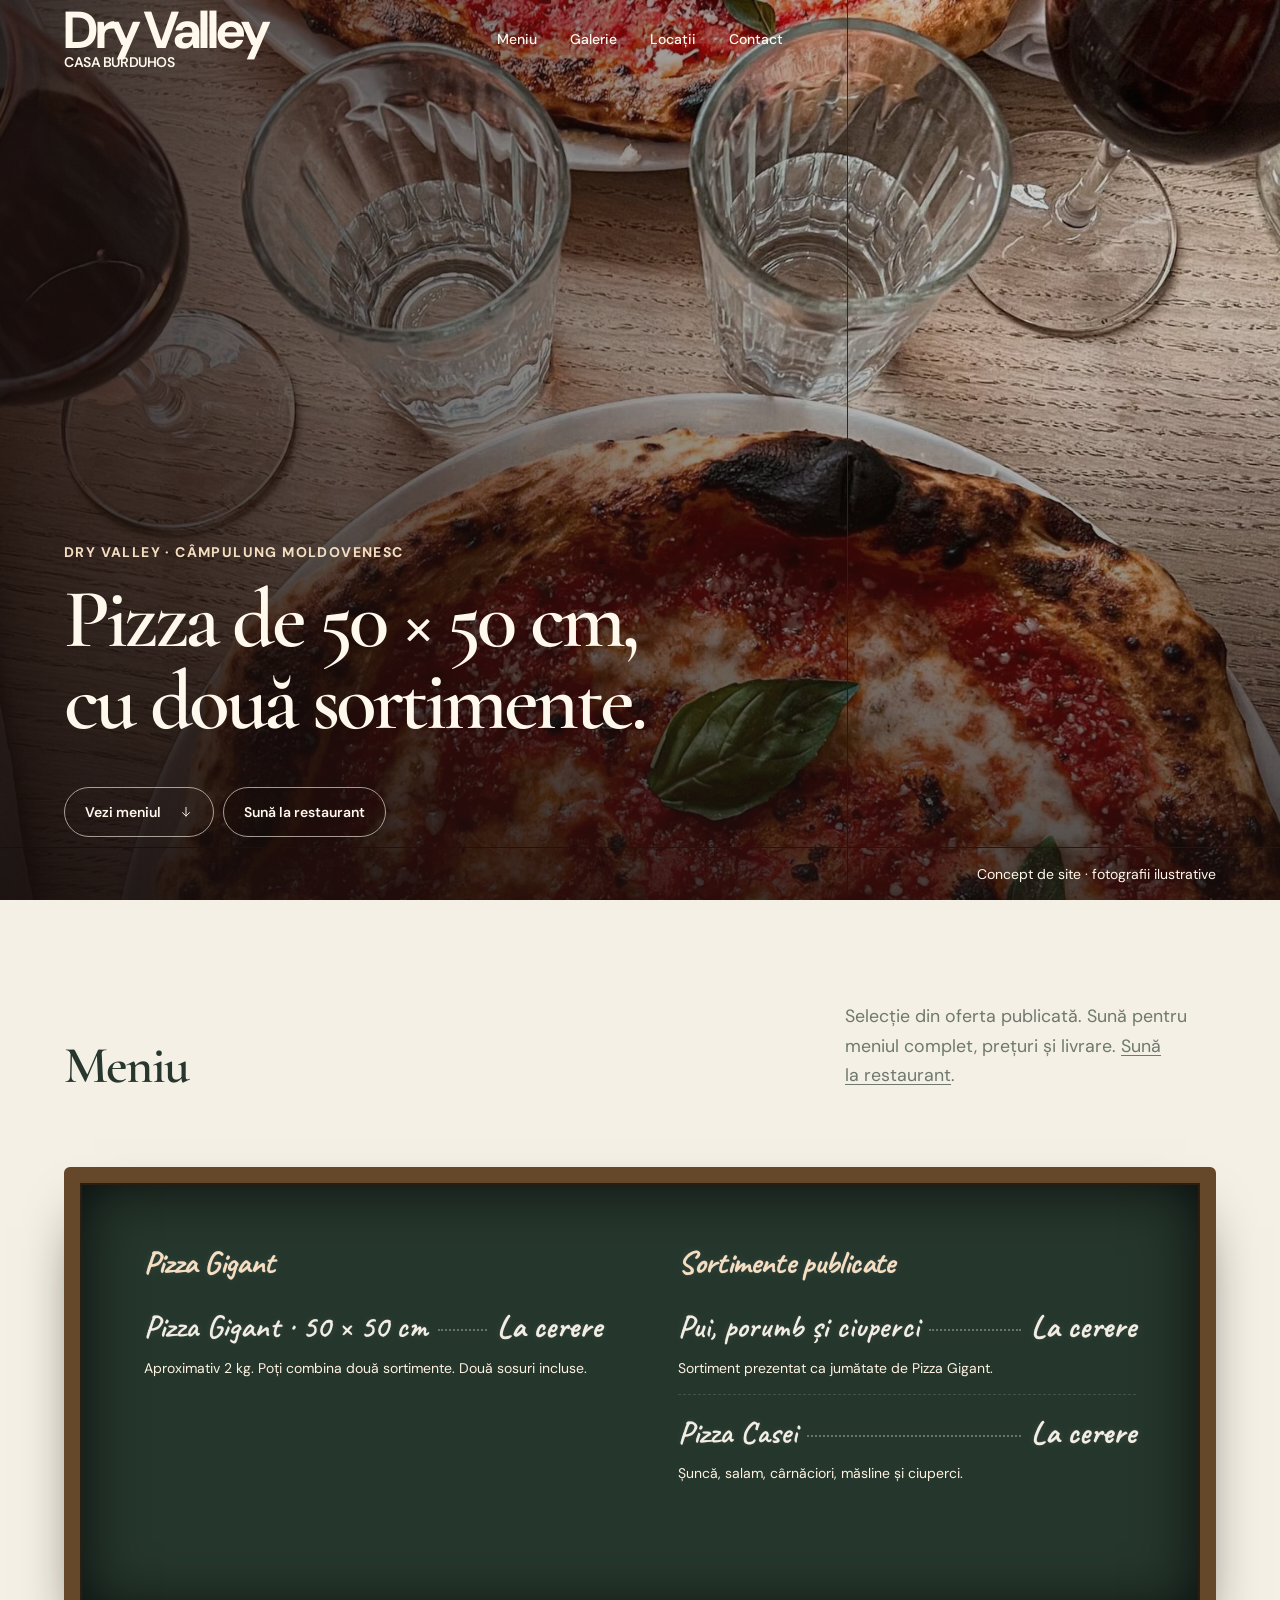
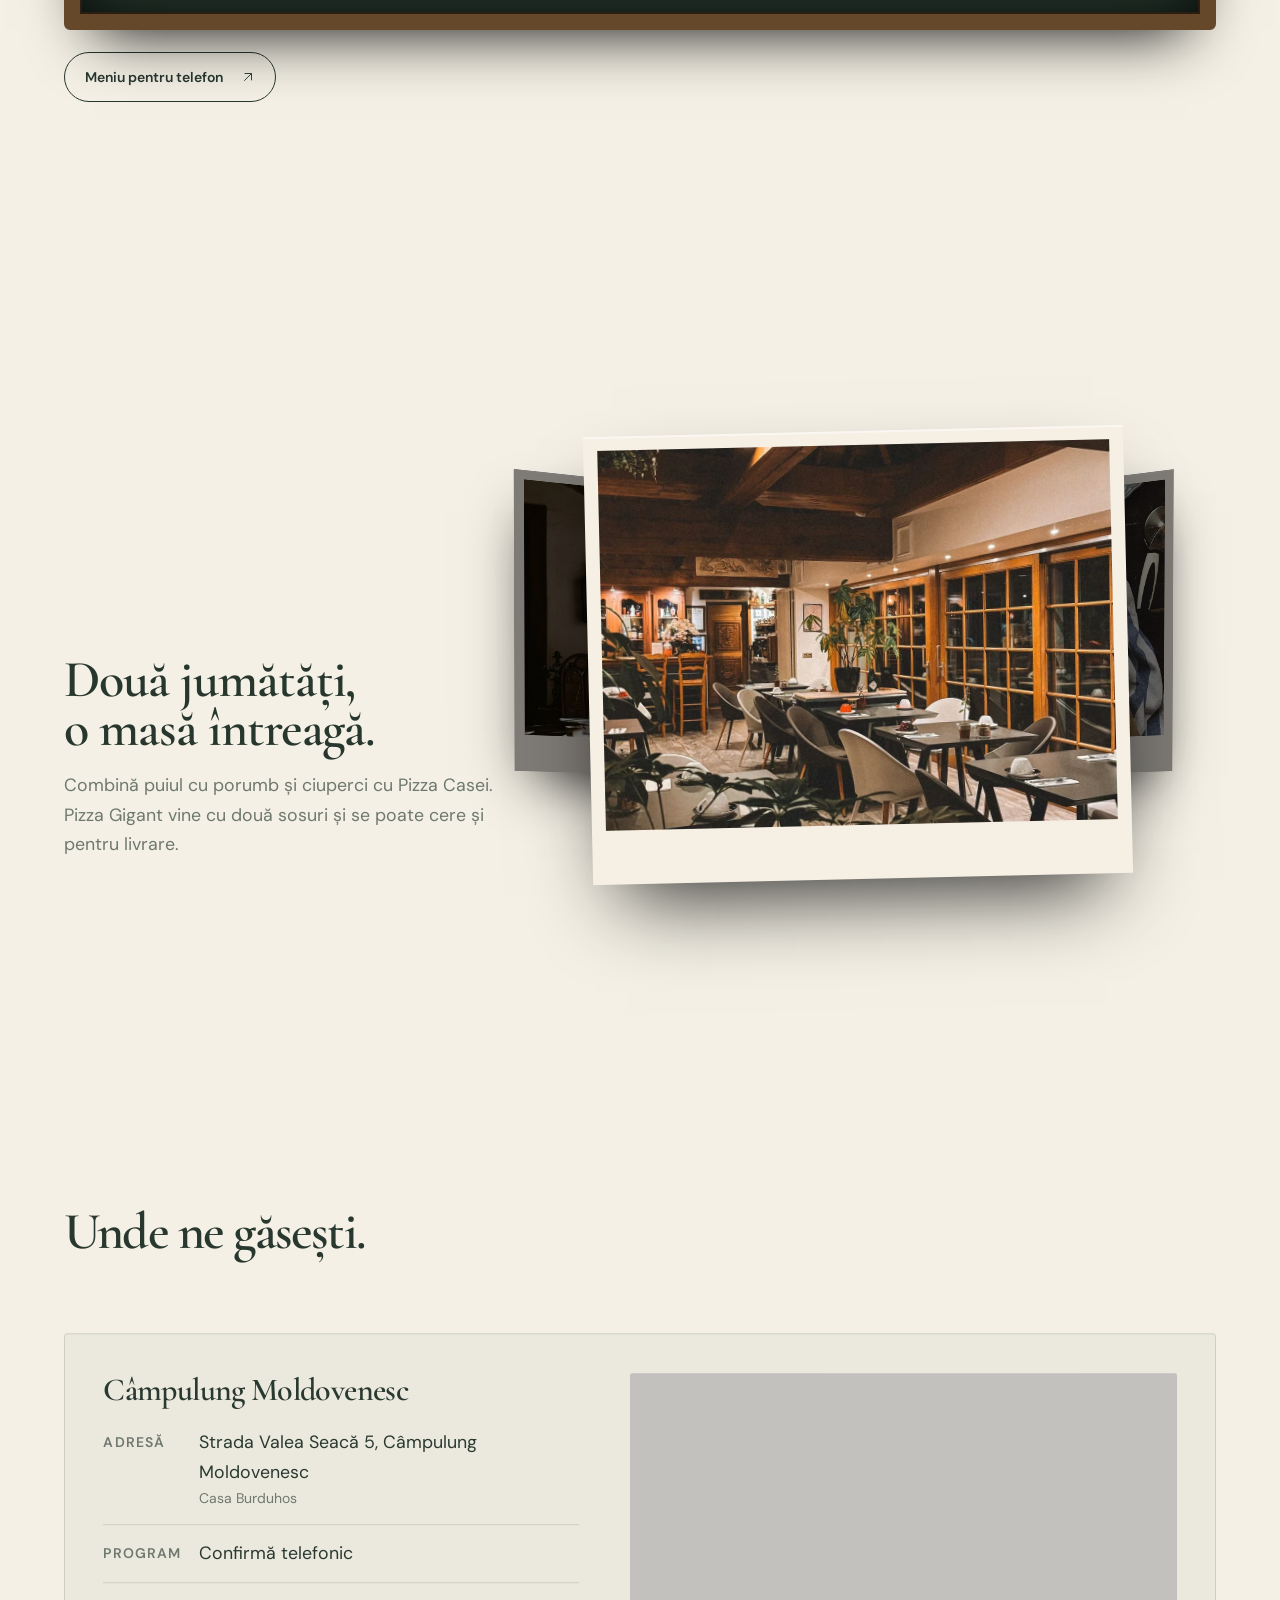
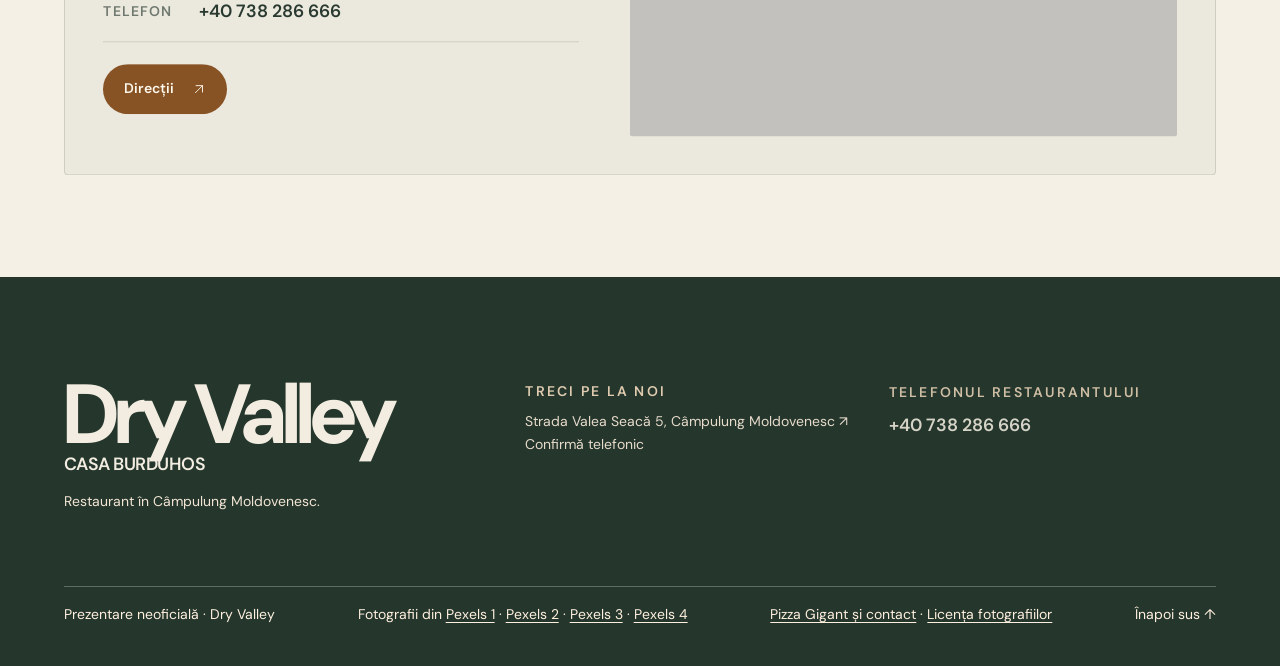
==== index.html @ c21f943d "Build restaurant preview from ordering template" ====
<!doctype html>
<html lang="ro">
<head>
  <meta charset="utf-8">
  <meta name="robots" content="noindex, nofollow">
  <script>document.documentElement.classList.add("js")</script>
  <meta name="viewport" content="width=device-width, initial-scale=1">
  <title>Dry Valley · Restaurant în Câmpulung Moldovenesc</title>
  <meta name="description" content="Dry Valley, restaurantul pensiunilor Casa Burduhos. Pizza Gigant cu două sortimente, pe Strada Valea Seacă 5 din Câmpulung Moldovenesc.">
  <meta name="theme-color" content="#f4f0e5">
  <meta name="color-scheme" content="only light">
  <meta name="darkreader-lock">
  <meta property="og:type" content="website">
  <meta property="og:locale" content="ro_RO">
  <meta property="og:title" content="Dry Valley · Restaurant în Câmpulung Moldovenesc">
  <meta property="og:description" content="Dry Valley, restaurantul pensiunilor Casa Burduhos. Pizza Gigant cu două sortimente, pe Strada Valea Seacă 5 din Câmpulung Moldovenesc.">
  <meta property="og:image" content="https://cojocariuemilian73.github.io/dry-valley-campulung/assets/img/restaurant/share.jpg">
  <meta property="og:image:width" content="1200">
  <meta property="og:image:height" content="630">
  <meta property="og:image:alt" content="Două pizza pe o masă de restaurant · Imagine ilustrativă">
  <meta name="twitter:card" content="summary_large_image">
  <link rel="canonical" href="https://cojocariuemilian73.github.io/dry-valley-campulung/"><meta property="og:url" content="https://cojocariuemilian73.github.io/dry-valley-campulung/">
  <link rel="icon" href="assets/img/restaurant/favicon.png" type="image/png" sizes="64x64">
  <link rel="preload" as="image" imagesrcset="assets/img/restaurant/hero-mobil-480.avif 480w, assets/img/restaurant/hero-mobil.avif 780w" imagesizes="100vw" type="image/avif" media="(max-width: 640px)">
  <link rel="preload" as="image" imagesrcset="assets/img/restaurant/hero-480.avif 480w, assets/img/restaurant/hero-960.avif 960w, assets/img/restaurant/hero.avif 1800w" imagesizes="100vw" type="image/avif" media="(min-width: 641px)">
  <link rel="preload" href="assets/fonts/cormorant-ro.woff2" as="font" type="font/woff2" crossorigin>
  <link rel="stylesheet" href="assets/css/style.css?v=f88eb092">
  
  
  <link rel="stylesheet" href="assets/css/tema-site.css?v=0b9a8aa4">
  <script id="program-dorohoi" type="application/json">[]</script>
  <script defer src="assets/js/main.js?v=62276c31" data-motion="assets/js/motion.js?v=0e676cb0"></script>
</head>
<body id="sus">
  <a class="skip-link" href="#continut">Sari la conținut</a>
  <header class="site-header">
    <div class="header-inner">
      <a class="wordmark" href="#sus"><span>Dry Valley</span><small>CASA BURDUHOS</small></a>
      <button type="button" class="nav-toggle" aria-haspopup="dialog" aria-controls="navigatie-mobila" hidden>Meniu <span aria-hidden="true"></span></button>
      <nav class="desktop-nav" aria-label="Navigare principală"><a href="#meniu">Meniu</a><a href="#atelier">Galerie</a><a href="#locatii">Locații</a><a href="#contact">Contact</a></nav>
    </div>
  </header>
  <dialog class="mobile-nav" id="navigatie-mobila" aria-label="Navigare mobilă">
    <div class="mobile-nav-head">
      <span class="wordmark" aria-hidden="true"><span>Dry Valley</span><small>CASA BURDUHOS</small></span>
      <form method="dialog"><button class="close-button" aria-label="Închide meniul" autofocus>×</button></form>
    </div>
    <nav aria-label="Navigare principală"><a href="#meniu">Meniu</a><a href="#atelier">Galerie</a><a href="#locatii">Locații</a><a href="#contact">Contact</a></nav>
    <a class="button button-dark" href="https://www.google.com/maps/dir/?api=1&amp;destination=Strada%20Valea%20Seac%C4%83%205%2C%20C%C3%A2mpulung%20Moldovenesc">Cum ajungi <span aria-hidden="true">↗</span></a>
  </dialog>

  <main id="continut" tabindex="-1">
    <section class="hero" aria-labelledby="hero-title">
      <div class="hero-main">
        <div class="hero-media">
          <picture class="hero-photo">
            <source media="(max-width: 640px)" type="image/avif" srcset="assets/img/restaurant/hero-mobil-480.avif 480w, assets/img/restaurant/hero-mobil.avif 780w" sizes="100vw" width="780" height="1040">
            <source media="(max-width: 640px)" type="image/webp" srcset="assets/img/restaurant/hero-mobil-480.webp 480w, assets/img/restaurant/hero-mobil.webp 780w" sizes="100vw" width="780" height="1040">
            <source type="image/avif" srcset="assets/img/restaurant/hero-480.avif 480w, assets/img/restaurant/hero-960.avif 960w, assets/img/restaurant/hero.avif 1800w" sizes="100vw"><img src="assets/img/restaurant/hero.webp" srcset="assets/img/restaurant/hero-480.webp 480w, assets/img/restaurant/hero-960.webp 960w, assets/img/restaurant/hero.webp 1800w" sizes="100vw" width="1800" height="1080" alt="Imagine ilustrativă. Două pizza pe o masă de restaurant" fetchpriority="high">
          </picture>
        </div>
        <div class="hero-copy">
          <p class="preview-kicker">Dry Valley · Câmpulung Moldovenesc</p>
          <h1 id="hero-title" data-keys="">Pizza de 50 × 50 cm,<br> cu două sortimente.</h1>
          <div class="hero-actions">
            <a class="button button-ghost" href="#meniu">Vezi meniul <svg class="arrow-icon" viewBox="0 0 24 24" fill="none" stroke="currentColor" stroke-width="1.6" stroke-linecap="round" stroke-linejoin="round" aria-hidden="true"><path d="M12 4v15m-6-6 6 6 6-6"/></svg></a>
            <a class="button button-ghost" href="tel:+40738286666">Sună la restaurant</a>
          </div>
        </div>
        <p class="preview-mark">Concept de site · fotografii ilustrative</p>
      </div>
    </section>

    

    <section class="section menu-section" id="meniu" aria-labelledby="menu-title">
      <div class="shell">
        <div class="section-intro">
          <h2 id="menu-title">Meniu</h2>
          <p class="preview-menu-note">Selecție din oferta publicată. Sună pentru meniul complet, prețuri și livrare. <a href="tel:+40738286666">Sună la restaurant</a>.</p>
        </div>
        <div class="chalkboard"><svg class="doodle doodle-cup" viewBox="0 0 120 100"><path pathLength="1" d="M22 40c20 2 40 2 58 0 1 10 1 18-2 26-6 14-48 14-54 0-3-8-3-16-2-26Z"/><path pathLength="1" d="M80 46c16-2 16 20-2 18"/><path pathLength="1" d="M8 84c30 8 74 8 104-1"/><path pathLength="1" d="M42 30c-7-8 7-12 0-21M58 30c-7-8 7-12 0-21"/></svg><svg class="doodle doodle-lemon" viewBox="0 0 100 100"><path pathLength="1" d="M50 8a42 42 0 1 1-.1 0Z"/><path pathLength="1" d="M50 18a32 32 0 1 1-.1 0Z"/><path pathLength="1" d="M50 18v64M18 50h64M27 27l46 46M73 27 27 73"/></svg><div class="board-filters" role="group" aria-label="Filtrează meniul"></div><div class="board-cols"><section class="board-group" data-category="pizza-gigant"><h3>Pizza Gigant</h3><ul class="board-list"><li class="board-item" data-pid="pizza-gigant-50-50-cm" data-tags="" style="view-transition-name: produs-0"><div class="board-line"><span class="board-thumb" aria-hidden="true"><picture><source type="image/avif" srcset="assets/img/restaurant/pizza-480.avif 480w, assets/img/restaurant/pizza.avif 1024w" sizes="52px"><img src="assets/img/restaurant/pizza.webp" srcset="assets/img/restaurant/pizza-480.webp 480w, assets/img/restaurant/pizza.webp 1024w" sizes="52px" width="1024" height="760" alt="Imagine ilustrativă. Pizza servită pe o masă de lemn" loading="lazy" decoding="async"></picture></span><h4>Pizza Gigant · 50 × 50 cm</h4><span class="board-dots" aria-hidden="true"></span><span class="board-price">La cerere</span></div><p>Aproximativ 2 kg. Poți combina două sortimente. Două sosuri incluse.</p></li></ul></section><section class="board-group" data-category="sortimente"><h3>Sortimente publicate</h3><ul class="board-list"><li class="board-item" data-pid="pui-porumb-si-ciuperci" data-tags="" style="view-transition-name: produs-1"><div class="board-line"><h4>Pui, porumb și ciuperci</h4><span class="board-dots" aria-hidden="true"></span><span class="board-price">La cerere</span></div><p>Sortiment prezentat ca jumătate de Pizza Gigant.</p></li><li class="board-item" data-pid="pizza-casei" data-tags="" style="view-transition-name: produs-2"><div class="board-line"><h4>Pizza Casei</h4><span class="board-dots" aria-hidden="true"></span><span class="board-price">La cerere</span></div><p>Șuncă, salam, cârnăciori, măsline și ciuperci.</p></li></ul></section></div><p class="board-empty" hidden>Nimic pe filtrul ăsta. Încearcă altul.</p><p class="sr-only" role="status" aria-live="polite" data-board-status></p></div>
        <p class="preview-qr-link"><a class="button button-outline" href="meniu.html">Meniu pentru telefon <svg class="arrow-icon" viewBox="0 0 24 24" fill="none" stroke="currentColor" stroke-width="1.6" stroke-linecap="round" stroke-linejoin="round" aria-hidden="true"><path d="M6 18 18 6M7 6h11v11"/></svg></a></p>
      </div>
    </section>


    <section class="section wood" id="atelier" aria-labelledby="wood-title">
      <div class="wood-pin">
        <div class="wood-window" aria-hidden="true"><div class="ww-photos"><div class="ww-frame" style="--i:0;--w:1024;--h:760;--rot:-2.2deg;--dx:0px;--dy:0px"><div class="ww-photo"><picture><source type="image/avif" srcset="assets/img/restaurant/table-480.avif 480w, assets/img/restaurant/table.avif 1024w" sizes="(min-width: 900px) 800px, 90vw"><img src="assets/img/restaurant/table.webp" srcset="assets/img/restaurant/table-480.webp 480w, assets/img/restaurant/table.webp 1024w" sizes="(min-width: 900px) 800px, 90vw" width="1024" height="760" alt="Imagine ilustrativă. Interior rustic de restaurant, fotografie ilustrativă" loading="lazy" decoding="async"></picture></div><p class="ww-cap"></p></div><div class="ww-frame" style="--i:1;--w:1024;--h:760;--rot:1.8deg;--dx:26px;--dy:-14px"><div class="ww-photo"><picture><source type="image/avif" srcset="assets/img/restaurant/pizza-480.avif 480w, assets/img/restaurant/pizza.avif 1024w" sizes="(min-width: 900px) 800px, 90vw"><img src="assets/img/restaurant/pizza.webp" srcset="assets/img/restaurant/pizza-480.webp 480w, assets/img/restaurant/pizza.webp 1024w" sizes="(min-width: 900px) 800px, 90vw" width="1024" height="760" alt="Imagine ilustrativă. Pizza servită pe o masă de lemn" loading="lazy" decoding="async"></picture></div><p class="ww-cap"></p></div><div class="ww-frame" style="--i:2;--w:1024;--h:760;--rot:-1.2deg;--dx:-22px;--dy:12px"><div class="ww-photo"><picture><source type="image/avif" srcset="assets/img/restaurant/detail-480.avif 480w, assets/img/restaurant/detail.avif 1024w" sizes="(min-width: 900px) 800px, 90vw"><img src="assets/img/restaurant/detail.webp" srcset="assets/img/restaurant/detail-480.webp 480w, assets/img/restaurant/detail.webp 1024w" sizes="(min-width: 900px) 800px, 90vw" width="1024" height="760" alt="Imagine ilustrativă. Sală de restaurant cu fereastră arcuită, fotografie ilustrativă" loading="lazy" decoding="async"></picture></div><p class="ww-cap"></p></div></div><div class="ww-shade"></div><div class="ww-copy"><p class="ww-title">Două jumătăți,<br> o masă întreagă.</p><p class="ww-text">Combină puiul cu porumb și ciuperci cu Pizza Casei. Pizza Gigant vine cu două sosuri și se poate cere și pentru livrare.</p></div></div>
        <div class="shell wood-layout">
          <div class="wood-head">
            <h2 id="wood-title">Două jumătăți,<br> o masă întreagă.</h2>
            <p>Combină puiul cu porumb și ciuperci cu Pizza Casei. Pizza Gigant vine cu două sosuri și se poate cere și pentru livrare.</p>
          </div>
          <div class="wood-rail" role="region" aria-label="Galerie de imagini ilustrative, derulează spre dreapta" tabindex="0">
            <ul class="wood-strip"><li class="wood-figure is-wide w0"><div class="image-frame"><picture><source type="image/avif" srcset="assets/img/restaurant/table-480.avif 480w, assets/img/restaurant/table.avif 1024w" sizes="(min-width: 900px) 46vh, 78vw"><img src="assets/img/restaurant/table.webp" srcset="assets/img/restaurant/table-480.webp 480w, assets/img/restaurant/table.webp 1024w" sizes="(min-width: 900px) 46vh, 78vw" width="1024" height="760" alt="Imagine ilustrativă. Interior rustic de restaurant, fotografie ilustrativă" loading="lazy" decoding="async"></picture></div></li><li class="wood-figure is-wide w1"><div class="image-frame"><picture><source type="image/avif" srcset="assets/img/restaurant/pizza-480.avif 480w, assets/img/restaurant/pizza.avif 1024w" sizes="(min-width: 900px) 46vh, 78vw"><img src="assets/img/restaurant/pizza.webp" srcset="assets/img/restaurant/pizza-480.webp 480w, assets/img/restaurant/pizza.webp 1024w" sizes="(min-width: 900px) 46vh, 78vw" width="1024" height="760" alt="Imagine ilustrativă. Pizza servită pe o masă de lemn" loading="lazy" decoding="async"></picture></div></li><li class="wood-figure is-wide w2"><div class="image-frame"><picture><source type="image/avif" srcset="assets/img/restaurant/detail-480.avif 480w, assets/img/restaurant/detail.avif 1024w" sizes="(min-width: 900px) 46vh, 78vw"><img src="assets/img/restaurant/detail.webp" srcset="assets/img/restaurant/detail-480.webp 480w, assets/img/restaurant/detail.webp 1024w" sizes="(min-width: 900px) 46vh, 78vw" width="1024" height="760" alt="Imagine ilustrativă. Sală de restaurant cu fereastră arcuită, fotografie ilustrativă" loading="lazy" decoding="async"></picture></div></li></ul>
          </div>
        </div>
      </div>
    </section>

    <section class="section locations" id="locatii" aria-labelledby="locations-title">
      <div class="shell">
        <div class="section-intro">
          <h2 id="locations-title">Unde ne găsești.</h2>
        </div>
        <div class="locations-grid"><article class="location-card" aria-labelledby="loc-campulungsmoldovenesc-1"><h3 id="loc-campulungsmoldovenesc-1">Câmpulung Moldovenesc</h3><dl class="location-facts"><div><dt>Adresă</dt><dd>Strada Valea Seacă 5, Câmpulung Moldovenesc<span>Casa Burduhos</span></dd></div><div><dt>Program</dt><dd>Confirmă telefonic</dd></div><div><dt>Telefon</dt><dd><a class="location-phone" href="tel:+40738286666">+40 738 286 666</a><span class="chips"></span></dd></div></dl><a class="button button-dark" href="https://www.google.com/maps/dir/?api=1&amp;destination=Strada%20Valea%20Seac%C4%83%205%2C%20C%C3%A2mpulung%20Moldovenesc">Direcții <svg class="arrow-icon" viewBox="0 0 24 24" fill="none" stroke="currentColor" stroke-width="1.6" stroke-linecap="round" stroke-linejoin="round" aria-hidden="true"><path d="M6 18 18 6M7 6h11v11"/></svg></a><figure class="location-map" data-lenis-prevent><iframe src="https://www.google.com/maps?q=Strada%20Valea%20Seac%C4%83%205%2C%20C%C3%A2mpulung%20Moldovenesc&amp;z=16&amp;output=embed&amp;hl=ro" title="Hartă: Dry Valley Câmpulung Moldovenesc, Strada Valea Seacă 5" loading="lazy" referrerpolicy="strict-origin-when-cross-origin" allowfullscreen></iframe></figure></article></div>
      </div>
    </section>
  </main>

  <footer class="site-footer" id="contact">
    <div class="shell">
      <div class="footer-grid">
        <div class="footer-brand">
          <a class="wordmark" href="#sus"><span>Dry Valley</span><small>CASA BURDUHOS</small></a>
          <p>Restaurant în Câmpulung Moldovenesc.</p>
          
        </div>
        <div>
          <h2 class="eyebrow">Treci pe la noi</h2>
          <address><a href="https://www.google.com/maps/dir/?api=1&amp;destination=Strada%20Valea%20Seac%C4%83%205%2C%20C%C3%A2mpulung%20Moldovenesc">Strada Valea Seacă 5, Câmpulung Moldovenesc <span aria-hidden="true">↗</span></a></address>
          <p>Confirmă telefonic</p>
        </div>
        <div>
          <h2 class="eyebrow">Telefonul restaurantului</h2>
          <a class="footer-phone" href="tel:+40738286666">+40 738 286 666</a>
          <ul class="contact-links"></ul>
        </div>
      </div>
      <div class="footer-base"><p>Prezentare neoficială · Dry Valley</p><p class="photo-credits">Fotografii din <a href="https://www.pexels.com/photo/12228097/">Pexels 1</a> · <a href="https://www.pexels.com/photo/30457533/">Pexels 2</a> · <a href="https://www.pexels.com/photo/10313199/">Pexels 3</a> · <a href="https://www.pexels.com/photo/16131605/">Pexels 4</a></p><p class="preview-source"><a href="https://www.restaurants10.com/RO/C%C3%A2mpulung-Moldovenesc/107871751480113/Dry-Valley-Casa-Burduhos">Pizza Gigant și contact</a> · <a href="https://www.pexels.com/license/">Licența fotografiilor</a></p><a href="#sus">Înapoi sus <span aria-hidden="true">↑</span></a></div>
    </div>
  </footer>

  <div class="mobile-actions" aria-label="Acțiuni rapide">
    <a href="tel:+40738286666">Sună</a>
    <a href="https://www.google.com/maps/dir/?api=1&amp;destination=Strada%20Valea%20Seac%C4%83%205%2C%20C%C3%A2mpulung%20Moldovenesc">Direcții <span aria-hidden="true">↗</span></a>
  </div>

  
  
  
</body>
</html>
---- assets/css/style.css ----
@font-face {
  font-family: "Cormorant Garamond";
  src: url("../fonts/cormorant-ro.woff2") format("woff2");
  font-style: normal;
  font-weight: 500 700;
  font-display: swap;
}
@font-face {
  font-family: "Caveat";
  src: url("../fonts/caveat-latin-ext.woff2") format("woff2");
  font-weight: 500 700;
  font-display: swap;
  unicode-range: U+0100-02BA, U+02BD-02C5, U+02C7-02CC, U+02CE-02D7, U+02DD-02FF, U+0304, U+0308, U+0329, U+1D00-1DBF, U+1E00-1E9F, U+1EF2-1EFF, U+2020, U+20A0-20AB, U+20AD-20C4, U+2113, U+2C60-2C7F, U+A720-A7FF;
}
@font-face {
  font-family: "Caveat";
  src: url("../fonts/caveat-latin.woff2") format("woff2");
  font-weight: 500 700;
  font-display: swap;
  unicode-range: U+0000-00FF, U+0131, U+0152-0153, U+02BB-02BC, U+02C6, U+02DA, U+02DC, U+0304, U+0308, U+0329, U+2000-206F, U+20AC, U+2122, U+2191, U+2193, U+2212, U+2215, U+FEFF, U+FFFD;
}
@font-face {
  font-family: "DM Sans";
  src: url("../fonts/dm-sans-ro.woff2") format("woff2");
  font-style: normal;
  font-weight: 400 700;
  font-display: swap;
}

/* Un singur maro pentru tot site-ul, crem pentru text și un accent de lemn.
   --paper = fundalul, --ink = textul. Tema e închisă de la bază, așa că browserele nu o mai întunecă forțat. */
:root {
  /* Scala de text: 7 trepte, nimic sub 14px. */
  --fs-xs: .875rem;                                  /* 14px: etichete, note */
  --fs-sm: clamp(1rem, .95rem + .2vw, 1.125rem);     /* 16-18px: text */
  --fs-md: 1.25rem;                                  /* 20px: introduceri, prețuri mici */
  --fs-lg: clamp(1.5rem, 1.2rem + 1vw, 2rem);        /* 24-32px: titluri de card */
  --fs-xl: clamp(2.25rem, 1.6rem + 2.4vw, 3.25rem);  /* 36-52px: titluri de secțiune */
  --fs-2xl: clamp(2.75rem, 1.4rem + 4.8vw, 5.75rem); /* 44-92px: titlul mare */
  --fs-3xl: clamp(4.5rem, 2rem + 8vw, 9rem);         /* decor */
  color-scheme: dark;
  --paper: #1f1612;
  --ink: #f5eee4;
  --accent: #c08a5e;
  --accent-text: #d9b08a;
  --oak: #d9b08a;
  --muted: color-mix(in oklab, var(--ink) 62%, var(--paper));
  --line: color-mix(in oklab, var(--ink) 14%, transparent);
  --cream: #f5eee4;
  --espresso: #1f1612;
  --serif: "Cormorant Garamond", Georgia, serif;
  --sans: "DM Sans", Arial, sans-serif;
  --edge: clamp(20px, 5vw, 88px);
  --section: clamp(72px, 8vw, 128px);
  --header-height: 65px;
  --radius: 2px;
  --ease-out: cubic-bezier(.23, 1, .32, 1);
}

*, *::before, *::after { box-sizing: border-box; }
html { scroll-behavior: smooth; }
body { margin: 0; background: var(--paper); color: var(--ink); font: 400 var(--fs-sm)/1.65 var(--sans); -webkit-font-smoothing: antialiased; }
body:has(> dialog[open]) { overflow: hidden; }
[hidden] { display: none !important; }
h1, h2, h3, h4, p, figure, blockquote { margin: 0; }
h1, h2, h3 { font-family: var(--serif); font-weight: 600; text-wrap: balance; }
h2 { font-size: var(--fs-xl); line-height: .95; letter-spacing: -.035em; }
h3 { font-size: var(--fs-lg); line-height: 1.05; letter-spacing: -.02em; }
p { text-wrap: pretty; }
a { color: inherit; text-decoration: none; }
button { font: inherit; color: inherit; cursor: pointer; }
address { font-style: normal; }
img { display: block; max-width: 100%; }
ul { margin: 0; padding: 0; list-style: none; }
main [id], footer[id] { scroll-margin-top: calc(var(--header-height) + 20px); }
:focus-visible { outline: 2px solid currentColor; outline-offset: 4px; }
::selection { background: var(--accent); color: var(--paper); }
.arrow-icon { display: inline-block; width: 1em; height: 1em; flex: none; vertical-align: -.13em; }
.nowrap { white-space: nowrap; }

.shell { width: min(100% - var(--edge) * 2, 1360px); margin-inline: auto; }
.section { padding-block: var(--section); }
.eyebrow { display: flex; align-items: baseline; gap: 14px; margin-bottom: clamp(18px, 2.4vw, 30px); color: var(--muted); font: 600 var(--fs-xs)/1.3 var(--sans); letter-spacing: .16em; text-transform: uppercase; }
.eyebrow span { color: var(--accent-text); font-variant-numeric: tabular-nums; }
.section-intro { display: grid; gap: 22px; margin-bottom: clamp(44px, 6vw, 96px); }
.section-intro .eyebrow { margin-bottom: 0; }
.section-intro > p:not(.eyebrow) { max-width: 44ch; color: var(--muted); }
.skip-link { position: fixed; z-index: 10; top: 12px; left: 12px; padding: 10px 16px; background: var(--paper); transform: translateY(-160%); }
.skip-link:focus { transform: translateY(0); }
.text-link { display: inline-flex; align-items: center; gap: 10px; width: fit-content; padding-bottom: 3px; font-size: var(--fs-xs); font-weight: 600; background: linear-gradient(currentColor, currentColor) 0 100% / 100% 1px no-repeat; transition: background-size .35s var(--ease-out); }
@media (hover: hover) { .text-link:hover { background-size: 30% 1px; } }

/* Antet */
.wordmark { display: inline-grid; width: max-content; justify-items: start; line-height: .84; }
.wordmark > span { font: 700 var(--fs-xl)/.78 var(--sans); letter-spacing: -.095em; margin-left: -.04em; }
.wordmark small { font: 600 var(--fs-xs)/1.05 var(--sans); letter-spacing: -.03em; margin-top: 5px; }
.site-header { position: fixed; inset: 0 0 auto; z-index: 60; color: var(--paper); background: transparent; transition: background-color .3s var(--ease-out), color .3s var(--ease-out), box-shadow .3s var(--ease-out); }
.site-header.is-scrolled { color: var(--ink); background: color-mix(in oklab, var(--paper) 92%, transparent); -webkit-backdrop-filter: blur(12px); backdrop-filter: blur(12px); box-shadow: 0 1px var(--line); }
.header-inner { width: min(100% - var(--edge) * 2, 1360px); margin-inline: auto; min-height: var(--header-height); display: flex; align-items: center; justify-content: space-between; gap: 16px; }
.desktop-nav { display: flex; flex-wrap: wrap; justify-content: end; gap: 4px 12px; font-size: var(--fs-xs); }
.header-directions { display: none; }
.nav-toggle { display: flex; align-items: center; gap: 12px; background: transparent; border: 0; padding: 9px 0 9px 12px; font-size: var(--fs-xs); }
.nav-toggle:not([hidden]) + .desktop-nav { display: none; }
.nav-toggle span { width: 20px; height: 9px; border-block: 1px solid currentColor; }
.mobile-nav { width: 100%; max-width: none; height: 100%; max-height: none; margin: 0; padding: 21px var(--edge) 42px; color: var(--ink); background: var(--paper); border: 0; overflow: auto; }
.mobile-nav-head { display: flex; align-items: center; justify-content: space-between; }
.mobile-nav nav { display: grid; margin-block: 38px 28px; }
.mobile-nav nav a { padding: 10px 0 12px; border-top: 1px solid var(--line); font: 600 var(--fs-xl)/1 var(--serif); }
.mobile-nav nav a:last-child { border-bottom: 1px solid var(--line); }
.close-button { display: grid; place-items: center; width: 44px; height: 44px; padding: 0; border: 1px solid currentColor; border-radius: 50%; background: transparent; font-size: var(--fs-lg); line-height: 1; }

/* Butoane */
.button {
  display: inline-flex; align-items: center; justify-content: space-between; gap: 18px; width: max-content;
  min-height: 50px; padding: 11px 20px; border: 1px solid transparent; border-radius: 999px;
  font-size: var(--fs-xs); font-weight: 600; line-height: 1.3;
  transition: color .2s var(--ease-out), background-color .2s var(--ease-out), border-color .2s var(--ease-out), transform .16s var(--ease-out);
}
.button:active { transform: scale(.97); }
.button-dark { color: var(--paper); background: var(--ink); }
.button-outline { color: var(--ink); border-color: currentColor; }
.button-light { color: var(--ink); background: var(--paper); }
.button-ghost { color: var(--paper); border-color: color-mix(in oklab, var(--paper) 60%, transparent); }
@media (hover: hover) and (pointer: fine) {
  .button-dark:hover { background: var(--accent-text); }
  .button-outline:hover { color: var(--paper); background: var(--ink); border-color: var(--ink); }
  .button-light:hover { background: #fff; }
  .button-ghost:hover { color: var(--ink); background: var(--paper); border-color: var(--paper); }
}

/* Imagini cu adâncime: fotografia e puțin mai mare decât rama și se mișcă în ea la derulare. */
.image-frame { position: relative; display: block; overflow: hidden; border-radius: var(--radius); background: color-mix(in oklab, var(--ink) 8%, var(--paper)); }
.image-frame picture { display: block; width: 100%; height: 100%; }
.image-frame img { width: 100%; height: 100%; object-fit: cover; transition: scale .6s var(--ease-out); }
@media (hover: hover) and (pointer: fine) { a.image-frame:hover img, .story-images .image-frame:hover img, .wood-figure .image-frame:hover img { scale: 1.03; } }
.has-depth .depth:hover img { scale: 1.13; }
.has-depth .depth img { scale: 1.1; will-change: transform; }
.hero { position: relative; color: var(--cream); background: var(--espresso); }
.hero-main {
  position: relative; isolation: isolate; overflow: hidden;
  display: grid; align-content: end; justify-items: start;
  min-height: 100svh; padding: calc(var(--header-height) + 32px) var(--edge) 88px;
}
.hero-media { position: absolute; inset: 0; z-index: -1; overflow: hidden; background: var(--espresso); }
.hero-media::after {
  content: ""; position: absolute; inset: 0;
  background:
    linear-gradient(180deg, #20161199 0%, #20161100 30%),
    radial-gradient(70% 60% at 0% 100%, #201611cc, #20161100 75%),
    linear-gradient(0deg, #201611f0 0%, #201611b3 36%, #20161100 72%),
    linear-gradient(#1f161240, #1f161240);
}
.hero-photo { display: block; height: 100%; }
.hero-photo img { width: 100%; height: 100%; object-fit: cover; object-position: 50% 45%; }
.hero-copy { max-width: min(100%, 1040px); }
.hero h1 { font-size: var(--fs-3xl); line-height: .88; letter-spacing: -.045em; text-wrap: balance; }
.hero h1 .word { display: inline-block; white-space: nowrap; overflow: clip; vertical-align: top; padding: .16em .04em .08em; margin: -.16em -.04em -.08em; }
.hero h1 .word > span { display: inline-block; will-change: transform; }
.hero-label {
  display: inline-flex; margin-bottom: 18px; padding: 7px 14px 7px 15px; border-radius: 999px;
  color: var(--cream); background: #1f1612b3; -webkit-backdrop-filter: blur(8px); backdrop-filter: blur(8px);
  font: 700 var(--fs-xs)/1.3 var(--sans); letter-spacing: .2em; text-transform: uppercase;
}
.hero-actions { display: flex; flex-wrap: wrap; gap: 9px; margin-top: clamp(24px, 3.4vw, 44px); }
.hero-bottom { position: relative; background: var(--paper); color: var(--ink); border-bottom: 1px solid var(--line); }
.hero-details { display: flex; min-height: 56px; align-items: center; justify-content: space-between; flex-wrap: wrap; gap: 6px 14px; padding-block: 11px; font-size: var(--fs-xs); }
.hero-status { display: flex; gap: 8px; flex-wrap: wrap; align-items: center; }
.hero-status:hover, .hero-address:hover, .hero-story:hover { text-decoration: underline; text-underline-offset: 4px; }
#open-status:empty, .status-dot:not([data-state]) { display: none; }
#open-status { font-weight: 700; }
.status-dot { width: 8px; height: 8px; border-radius: 50%; background: var(--accent); }
.status-dot[data-state="open"] { background: #59683b; }
.hero-address { display: none; }
.hero-story { font-weight: 600; }

/* 01 Povestea */
.story-grid { display: grid; gap: clamp(48px, 7vw, 120px); align-items: center; }
.story-text h2 { margin-bottom: clamp(24px, 3vw, 40px); }
.story-text .lead { max-width: 34ch; font: 500 var(--fs-md)/1.45 var(--serif); }
.story-text .lead + p { max-width: 46ch; margin-top: 20px; color: var(--muted); }
.story-text .text-link { margin-top: 34px; }
.story-images { position: relative; padding-bottom: 18%; }
.story-large { width: 78%; aspect-ratio: 4 / 5; margin-left: auto; }
.story-small { position: absolute; left: 0; bottom: 0; width: 46%; aspect-ratio: 1; box-shadow: 0 30px 60px -20px color-mix(in oklab, var(--ink) 45%, transparent); outline: 8px solid var(--paper); }

/* 02 Atelierul */
.wood { color: var(--paper); background: var(--ink); }
.wood .eyebrow { color: color-mix(in oklab, var(--paper) 60%, var(--ink)); }
.wood .eyebrow span { color: var(--oak); }
.wood-head { display: grid; gap: 24px; }
.wood-head .eyebrow { margin-bottom: 0; }
.wood-head > p:last-child { max-width: 40ch; color: color-mix(in oklab, var(--paper) 75%, var(--ink)); }
.wood-figure figcaption { margin-top: 12px; color: color-mix(in oklab, var(--paper) 62%, var(--ink)); font-size: var(--fs-xs); }
.wood-notes { display: flex; flex-wrap: wrap; gap: 8px 28px; margin-top: clamp(40px, 5vw, 72px); padding-top: 22px; border-top: 1px solid color-mix(in oklab, var(--paper) 18%, transparent); font: 500 var(--fs-lg)/1.2 var(--serif); }
.wood-notes { flex-direction: column; }
.wood-notes li + li::before { display: none; content: "·"; margin-right: 28px; color: var(--oak); }

/* 03 Meniul: o tablă de cafenea într-o ramă de lemn, scrisă cu cretă. */
.chalkboard {
  --chalk: #f3eee4;
  --chalk-soft: #f3eee4a6;
  position: relative; isolation: isolate; overflow: hidden;
  padding: clamp(28px, 5vw, 64px) clamp(20px, 5vw, 72px) clamp(96px, 9vw, 130px);
  color: var(--chalk);
  background:
    radial-gradient(ellipse at 20% 15%, #ffffff0d, transparent 45%),
    radial-gradient(ellipse at 85% 70%, #ffffff0a, transparent 50%),
    radial-gradient(ellipse at 50% 100%, #ffffff08, transparent 60%),
    #15100d;
  border: clamp(10px, 1.4vw, 16px) solid #6b4a30;
  border-radius: 6px;
  box-shadow: inset 0 0 0 2px #2c1d13, inset 0 0 60px #000c, 0 30px 60px -30px #000;
}
/* Urmă fină de cretă ștearsă. */
.chalkboard::before { content: ""; position: absolute; inset: 0; z-index: -1; opacity: .35; background: repeating-linear-gradient(100deg, #ffffff06 0 2px, transparent 2px 9px); pointer-events: none; }
.chalkboard h3, .chalkboard h4, .board-price, .board-filter, .board-fav, .board-empty { font-family: "Caveat", var(--serif); text-shadow: 0 0 1px #fff6, 0 0 8px #ffffff1a; }

.board-filters { position: relative; z-index: 1; display: flex; flex-wrap: wrap; gap: 8px 10px; margin-bottom: clamp(24px, 4vw, 44px); }
.board-filter { min-height: 44px; padding: 2px 18px 4px; color: var(--chalk-soft); background: transparent; border: 1.5px dashed #f3eee466; border-radius: 999px; font-size: var(--fs-md); font-weight: 600; line-height: 1; cursor: pointer; transition: color .2s var(--ease-out), background-color .2s var(--ease-out), border-color .2s var(--ease-out), transform .16s var(--ease-out); }
.board-filter:active { transform: scale(.96); }
.board-filter[aria-pressed="true"] { color: #15100d; background: var(--chalk); border: 1.5px solid var(--chalk); text-shadow: none; }
@media (hover: hover) { .board-filter[aria-pressed="false"]:hover { color: var(--chalk); border-color: var(--chalk); } }
.board-filter:focus-visible { outline: 2px solid var(--oak); outline-offset: 3px; }

.board-cols { position: relative; z-index: 1; display: grid; gap: clamp(28px, 4vw, 48px) clamp(40px, 6vw, 96px); }
.board-group[hidden] { display: none; }
.board-group h3 { margin-bottom: 10px; color: var(--oak); font-size: var(--fs-lg); font-weight: 700; line-height: 1; transform: rotate(-1.5deg); transform-origin: left; }
.board-list { display: grid; }
.board-item { padding: 12px 0 14px; border-bottom: 1px dashed #f3eee426; }
.board-item:last-child { border-bottom: 0; }
.board-item[hidden] { display: none; }
.board-line { display: flex; align-items: baseline; gap: 10px; }
.board-line h4 { font-size: var(--fs-lg); font-weight: 600; line-height: 1.05; }
.board-dots { flex: 1; min-width: 16px; border-bottom: 2px dotted #f3eee455; translate: 0 -6px; }
.board-price { flex: none; font-size: var(--fs-lg); font-weight: 700; color: var(--chalk); }
.board-item p { margin-top: 2px; max-width: 46ch; color: var(--chalk-soft); font-size: var(--fs-xs); line-height: 1.5; }
.board-fav { display: inline-block; margin-left: 8px; color: var(--oak); font-size: var(--fs-md); font-weight: 700; line-height: 1; transform: rotate(-3deg); }
.board-thumb { display: none; }
.board-empty { position: relative; z-index: 1; font-size: var(--fs-lg); color: var(--chalk-soft); }
.board-empty[hidden] { display: none; }

/* Desene de cretă în colțuri: se desenează singure când tabla intră în ecran. */
.doodle { position: absolute; z-index: 0; fill: none; stroke: #f3eee4; stroke-width: 2.4; stroke-linecap: round; stroke-linejoin: round; opacity: .28; pointer-events: none; }
.doodle path { stroke-dasharray: 1; stroke-dashoffset: 1; transition: stroke-dashoffset 1.6s cubic-bezier(.45, 0, .2, 1); }
.chalkboard.is-drawn .doodle path { stroke-dashoffset: 0; }
.doodle path:nth-child(2) { transition-delay: .5s; }
.doodle path:nth-child(3) { transition-delay: .9s; }
.doodle path:nth-child(4) { transition-delay: 1.2s; }
.doodle-cup { right: clamp(14px, 3vw, 40px); top: clamp(14px, 2.5vw, 34px); width: clamp(70px, 9vw, 120px); }
.doodle-lemon { left: clamp(14px, 3vw, 36px); bottom: clamp(14px, 3vw, 36px); width: clamp(54px, 6vw, 84px); }
.doodle-croissant { right: clamp(18px, 4vw, 60px); bottom: clamp(12px, 2.5vw, 30px); width: clamp(90px, 11vw, 150px); }
.doodle-croissant, .doodle-lemon { opacity: .2; }

/* Telefon (fără mouse): poza mică lângă nume. */
@media (hover: none), (pointer: coarse) {
  .board-thumb { display: block; flex: none; align-self: center; width: 48px; height: 48px; overflow: hidden; border-radius: 50%; border: 2px solid #f3eee4aa; }
  .board-thumb img, .board-thumb picture { display: block; width: 100%; height: 100%; object-fit: cover; }
  .board-line { align-items: center; }
  .board-dots { translate: 0 4px; }
}
@media (min-width: 900px) {
  .board-cols { grid-template-columns: repeat(2, minmax(0, 1fr)); align-items: start; }
  .board-filters { padding-right: clamp(80px, 10vw, 140px); }
}
@media (max-width: 899px) { .board-filters { padding-right: 70px; } .doodle-cup { width: 60px; } }
@media (prefers-reduced-motion: reduce) { .doodle path { transition: none; stroke-dashoffset: 0; } }
.sr-only { position: absolute; width: 1px; height: 1px; overflow: hidden; clip-path: inset(50%); white-space: nowrap; }

/* 04 Păreri: carduri mari care se derulează spre dreapta. */
.reviews { padding-bottom: calc(var(--section) * .8); }
.reviews-side { display: flex; flex-wrap: wrap; align-items: end; justify-content: space-between; gap: 18px 32px; }
.reviews-rating { display: flex; align-items: baseline; gap: 10px; color: var(--muted); }
.reviews-rating strong { color: var(--ink); font: 600 var(--fs-2xl)/.9 var(--serif); letter-spacing: -.03em; }
.reviews-nav { display: flex; gap: 8px; }
.reviews-nav button { display: grid; place-items: center; width: 52px; height: 52px; padding: 0; color: var(--ink); background: transparent; border: 1px solid var(--line); border-radius: 50%; font-size: var(--fs-sm); transition: background-color .2s var(--ease-out), color .2s var(--ease-out), border-color .2s var(--ease-out), transform .16s var(--ease-out), opacity .2s; }
.reviews-nav button:active { transform: scale(.94); }
.reviews-nav button:disabled { opacity: .35; cursor: default; }
@media (hover: hover) { .reviews-nav button:not(:disabled):hover { color: var(--paper); background: var(--ink); border-color: var(--ink); } }
.reviews-track {
  display: grid; grid-auto-flow: column; grid-auto-columns: min(84vw, 520px); gap: clamp(14px, 2vw, 24px);
  overflow-x: auto; overscroll-behavior-x: contain; scroll-snap-type: x mandatory; scrollbar-width: none;
  padding: 6px max(var(--edge), (100vw - 1360px) / 2) 24px;
  scroll-padding-inline: max(var(--edge), (100vw - 1360px) / 2);
}
.reviews-track::-webkit-scrollbar { display: none; }
.reviews-track:focus-visible { outline-offset: -4px; }
.review-card {
  position: relative; display: flex; flex-direction: column; gap: 28px; min-height: 360px; padding: clamp(26px, 3vw, 44px);
  scroll-snap-align: start; overflow: hidden; border: 1px solid var(--line); border-radius: 6px;
  background:
    radial-gradient(90% 70% at 100% 0%, color-mix(in oklab, var(--accent) 16%, transparent), transparent 70%),
    color-mix(in oklab, var(--ink) 4%, var(--paper));
  transition: border-color .3s var(--ease-out), translate .3s var(--ease-out);
}
.review-card::after { content: ""; position: absolute; left: 0; bottom: 0; width: 100%; height: 2px; background: var(--accent); transform: scaleX(0); transform-origin: left; transition: transform .5s var(--ease-out); }
@media (hover: hover) { .review-card:hover { border-color: color-mix(in oklab, var(--accent) 50%, transparent); translate: 0 -4px; } .review-card:hover::after { transform: scaleX(1); } }
.review-stars { color: var(--oak); font-size: var(--fs-sm); letter-spacing: .14em; }
.review-stars .dim { color: color-mix(in oklab, var(--ink) 20%, transparent); }
.review-card.is-long .review-text { font-size: var(--fs-md); line-height: 1.32; }
.review-card.is-short .review-text { font-size: var(--fs-xl); line-height: 1.05; }
.review-text { font: 500 var(--fs-lg)/1.22 var(--serif); letter-spacing: -.01em; }
.review-person { display: flex; align-items: center; gap: 14px; margin-top: auto; }
.review-avatar { display: grid; place-items: center; width: 46px; height: 46px; border-radius: 50%; color: var(--espresso); background: var(--oak); font: 700 var(--fs-xs)/1 var(--sans); letter-spacing: .04em; }
.review-name { font-weight: 600; }
.review-name a { text-decoration: underline; text-decoration-color: transparent; text-underline-offset: 4px; transition: text-decoration-color .2s; }
.review-name a:hover { text-decoration-color: currentColor; }

/* 06 Locații: două carduri egale, fiecare cu harta lui. */
.locations-grid { display: grid; gap: clamp(16px, 2vw, 28px); }
.location-card { display: flex; flex-direction: column; align-items: flex-start; gap: 22px; padding: clamp(22px, 3vw, 40px); background: color-mix(in oklab, var(--paper) 70%, #fff); border: 1px solid var(--line); border-radius: 4px; }
.location-facts { display: grid; gap: 14px; width: 100%; margin: 0; }
.location-facts div { display: grid; grid-template-columns: 84px 1fr; gap: 12px; padding-bottom: 14px; border-bottom: 1px solid var(--line); }
.location-facts dt { color: var(--muted); font-size: var(--fs-xs); font-weight: 600; letter-spacing: .08em; text-transform: uppercase; padding-top: 3px; }
.location-facts dd { margin: 0; }
.location-facts dd > span:not(.chips) { display: block; color: var(--muted); font-size: var(--fs-xs); }
.location-phone { font-weight: 600; }
.chips { display: flex; flex-wrap: wrap; gap: 8px; margin-top: 10px; }
.chips:empty { display: none; }
.chip { display: inline-flex; align-items: center; min-height: 36px; padding: 0 14px; border: 1px solid var(--ink); border-radius: 999px; font-size: var(--fs-xs); font-weight: 600; transition: background-color .2s var(--ease-out), color .2s var(--ease-out); }
@media (hover: hover) { .chip:hover { color: var(--paper); background: var(--ink); } }
.todo { color: var(--accent-text); font-weight: 600; }
.location-map { width: 100%; margin-top: auto; }
.location-map iframe { display: block; width: 100%; height: clamp(240px, 32vh, 320px); border: 0; border-radius: 2px; background: color-mix(in oklab, var(--ink) 8%, var(--paper)); filter: grayscale(.85) contrast(1.05); }
.location-map figcaption { margin-top: 8px; color: var(--muted); font-size: var(--fs-xs); }
.lenis [data-lenis-prevent] { overscroll-behavior: contain; }

/* Subsol */
.site-footer { color: var(--paper); background: var(--ink); padding: clamp(64px, 8vw, 120px) 0 90px; }
.footer-grid { display: grid; gap: 36px; }
.footer-grid h2 { margin-bottom: 10px; color: var(--oak); }
.footer-grid p, .footer-grid address, .contact-links { font-size: var(--fs-xs); color: color-mix(in oklab, var(--paper) 72%, var(--ink)); }
.footer-brand .wordmark > span { font-size: var(--fs-2xl); }
.footer-brand .wordmark small { font-size: var(--fs-sm); margin-top: 8px; }
.footer-brand p { margin-block: 16px 18px; }
.footer-phone { font-weight: 600; }
.contact-links { display: flex; gap: 16px; margin-top: 8px; }
@media (hover: hover) { .footer-grid a:hover, .footer-base a:hover { color: var(--paper); } }
.footer-base { display: flex; flex-wrap: wrap; justify-content: space-between; gap: 12px; margin-top: 56px; padding-top: 16px; border-top: 1px solid color-mix(in oklab, var(--paper) 16%, transparent); font-size: var(--fs-xs); color: color-mix(in oklab, var(--paper) 60%, var(--ink)); }
.photo-credits a { text-decoration: underline; text-underline-offset: 3px; }
.mobile-actions { position: fixed; z-index: 5; inset: auto 0 0; display: grid; grid-template-columns: 1fr 1fr; padding-bottom: env(safe-area-inset-bottom); border-top: 1px solid var(--line); background: var(--paper); }
.mobile-actions a { display: flex; align-items: center; justify-content: center; gap: 8px; min-height: 50px; font-size: var(--fs-xs); font-weight: 600; }
.mobile-actions a + a { background: var(--ink); color: var(--paper); }
.mobile-actions a:focus-visible { outline-offset: -6px; }

@media (min-width: 640px) {
  .hero-address { display: inline; }
  .wood-notes { flex-direction: row; }
  .wood-notes li + li::before { display: inline; }
  .locations-grid { grid-template-columns: 1fr 1fr; }
  .footer-grid { grid-template-columns: 1.3fr 1fr 1fr; }
}

@media (min-width: 900px) {
  :root { --header-height: 80px; }
  .header-inner { display: grid; grid-template-columns: 1fr auto 1fr; gap: 32px; }
  .desktop-nav, .nav-toggle:not([hidden]) + .desktop-nav { display: flex; gap: clamp(22px, 2.6vw, 42px); font-weight: 500; font-size: var(--fs-xs); }
  .desktop-nav a { position: relative; padding-block: 6px; }
  .desktop-nav a::after { content: ""; position: absolute; left: 0; right: 0; bottom: 0; height: 1px; background: currentColor; transform: scaleX(0); transform-origin: right; transition: transform .3s var(--ease-out); }
  .desktop-nav a:hover::after { transform: scaleX(1); transform-origin: left; }
  .nav-toggle, .mobile-actions { display: none; }
  .header-directions { display: inline-flex; justify-self: end; gap: 12px; align-items: center; padding: 9px 16px; border: 1px solid currentColor; border-radius: 999px; font-size: var(--fs-xs); font-weight: 600; transition: color .2s var(--ease-out), background-color .2s var(--ease-out), border-color .2s var(--ease-out); }
  .is-scrolled .header-directions:hover { color: var(--paper); background: var(--ink); border-color: var(--ink); }
  .site-header:not(.is-scrolled) .header-directions:hover { color: var(--ink); background: var(--paper); border-color: var(--paper); }
  .hero-main { padding-bottom: clamp(48px, 7vh, 72px); }
  .story-grid { grid-template-columns: minmax(0, 5fr) minmax(0, 6fr); }
  .section-intro { grid-template-columns: minmax(0, 1.3fr) minmax(0, .7fr); align-items: end; column-gap: 8%; }
  .wood-head .eyebrow, .section-intro .eyebrow { grid-column: 1 / -1; }

  .site-footer { padding-bottom: 40px; }
}

/* Intrarea copertei, în CSS ca să nu aștepte scriptul de animații. */
@media (prefers-reduced-motion: no-preference) {
  .hero-photo img { animation: cover-in 1.4s cubic-bezier(.23, 1, .32, 1) both; }
  .hero-copy > * { animation: rise-in .9s cubic-bezier(.23, 1, .32, 1) both; }
  .hero-copy > :nth-child(2) { animation-delay: .1s; }
  .hero-copy > :nth-child(3) { animation-delay: .2s; }
}
@keyframes cover-in { from { opacity: .4; scale: 1.04; } }
@keyframes rise-in { from { opacity: 0; translate: 0 12px; } }

@media (prefers-reduced-motion: reduce) {
  *, *::before, *::after { scroll-behavior: auto !important; transition-duration: 0s !important; animation-duration: 0s !important; }
  .button:active { transform: none; }
}

/* Fundal cu straturi: coloane fine de revistă, lumini calde pe fiecare secțiune,
   lamele de lemn pe secțiunile închise și o granulație ca de hârtie peste tot. */
:root {
  --glow: color-mix(in oklab, var(--oak) 9%, transparent);
  --glow-deep: color-mix(in oklab, var(--accent) 8%, transparent);
  --grain: url("data:image/svg+xml,%3Csvg xmlns='http://www.w3.org/2000/svg' width='220' height='220'%3E%3Cfilter id='n'%3E%3CfeTurbulence type='fractalNoise' baseFrequency='.85' numOctaves='3' stitchTiles='stitch'/%3E%3CfeColorMatrix values='0 0 0 0 0.11 0 0 0 0 0.08 0 0 0 0 0.06 0 0 0 .55 0'/%3E%3C/filter%3E%3Crect width='100%25' height='100%25' filter='url(%23n)'/%3E%3C/svg%3E");
}
body::after {
  content: ""; position: fixed; z-index: 40; inset: 0; pointer-events: none;
  background: var(--grain); opacity: .5; mix-blend-mode: soft-light;
}
.story, .menu-section, .reviews, .locations { position: relative; isolation: isolate; overflow-x: clip; }

/* ---- Temă închisă: corecții pentru elementele care aveau culori fixe ---- */
.site-header { color: var(--cream); }
.site-header.is-scrolled { color: var(--ink); background: color-mix(in oklab, var(--paper) 90%, transparent); }
.button-light { color: var(--espresso); background: var(--cream); }
.button-ghost { color: var(--cream); border-color: color-mix(in oklab, var(--cream) 60%, transparent); }
@media (hover: hover) and (pointer: fine) {
  .button-light:hover { background: #fff; }
  .button-ghost:hover { color: var(--espresso); background: var(--cream); border-color: var(--cream); }
  .button-dark:hover { color: var(--espresso); background: var(--oak); }
}
.story-small { box-shadow: 0 30px 60px -20px #000c; }
.wood, .site-footer {
  color: var(--ink);
  background:
    var(--paper);
  border-top: 1px solid var(--line);
}
.wood .eyebrow, .wood-figure figcaption, .footer-base, .footer-grid p, .footer-grid address, .contact-links { color: var(--muted); }
.wood-head > p:last-child { color: var(--muted); }
.wood-notes { border-top-color: var(--line); }
.footer-base { border-top-color: var(--line); }
.location-card { background: color-mix(in oklab, var(--ink) 4%, var(--paper)); }
.map iframe, .location-map iframe { filter: grayscale(.6) brightness(.85) contrast(1.05); }

/* Nervuri de lemn pe margini: linii fine care ocolesc noduri, ca în atelier. */
body {
  background:
    url("../img/nervuri-stanga.svg") left top / clamp(140px, 26vw, 420px) auto repeat-y,
    url("../img/nervuri-dreapta.svg") right 0 top 640px / clamp(140px, 26vw, 420px) auto repeat-y,
    var(--paper);
}
.wood, .site-footer { background: transparent; }
.wood { border-top: 0; }

/* 02 Atelierul: fotografiile trec pe orizontală. Pe telefon se derulează cu degetul. */
.wood-layout { display: grid; gap: clamp(28px, 4vw, 48px); }
.wood-head { margin-bottom: 0; }
.wood-rail { margin-inline: calc(var(--edge) * -1); padding-inline: var(--edge); overflow-x: auto; scroll-snap-type: x mandatory; scroll-padding-inline: var(--edge); scrollbar-width: none; overscroll-behavior-x: contain; }
.wood-rail::-webkit-scrollbar { display: none; }
.wood-rail:focus-visible { outline: 2px solid var(--oak); outline-offset: 4px; }
.wood-strip { display: flex; gap: clamp(12px, 1.6vw, 24px); width: max-content; }
.wood-figure { flex: none; height: clamp(300px, 52vh, 560px); aspect-ratio: 1; scroll-snap-align: start; }
.wood-figure.is-wide { aspect-ratio: 4 / 3; }
.wood-figure .image-frame { width: 100%; height: 100%; aspect-ratio: auto; border-radius: 6px; }
.wood-figure img { width: 100%; height: 100%; object-fit: cover; }
@media (max-width: 899px) {
  .wood-figure { height: min(64vw, 360px); }
}
@media (min-width: 900px) {
  .wood-layout { grid-template-columns: minmax(260px, .34fr) minmax(0, 1fr); align-items: center; column-gap: clamp(32px, 4vw, 72px); }
  .wood-head { display: grid; gap: 24px; align-self: center; }
  .wood-rail { margin-inline: 0 calc(var(--edge) * -1); padding-inline: 0 var(--edge); scroll-padding-inline: 0; }
  /* Cu animația pornită, secțiunea stă pe loc și banda alunecă spre stânga. */
  html.has-rail .wood { padding-block: 0; }
  html.has-rail .wood-pin { display: grid; align-items: center; min-height: 100vh; min-height: 100svh; padding-block: 96px 48px; }
  html.has-rail .wood-rail { overflow: hidden; scroll-snap-type: none; }
  html.has-rail .wood-figure img { scale: 1.14; }
}

/* 02 Atelierul ca o fereastră care se deschide (doar cu animații pornite). */
.wood-window { display: none; }
html.has-window .wood { padding-block: 0; }
html.has-window .wood-pin { position: relative; height: 100vh; height: 100svh; overflow: hidden; }
html.has-window .wood-layout { position: absolute; width: 1px; height: 1px; overflow: hidden; clip-path: inset(50%); }
html.has-window .wood-window { display: block; position: absolute; inset: 0; }
.ww-frame { position: absolute; inset: 0; overflow: hidden; clip-path: inset(50% 50% 50% 50% round 24px); will-change: clip-path; }
.ww-frame picture, .ww-frame img { display: block; width: 100%; height: 100%; object-fit: cover; }
.ww-frame img { will-change: transform; }
.ww-shade { position: absolute; inset: 0; z-index: 8; background: linear-gradient(90deg, #1f1612d9 0%, #1f161280 38%, #1f161200 70%), linear-gradient(0deg, #1f1612b3, #1f161200 40%); opacity: 0; pointer-events: none; }
.ww-copy { position: absolute; z-index: 9; left: var(--edge); bottom: clamp(48px, 10vh, 110px); max-width: min(560px, 80vw); color: var(--cream); opacity: 0; }
.ww-title { font: 600 var(--fs-xl)/.95 var(--serif); letter-spacing: -.02em; text-wrap: balance; }
.ww-title br { display: none; }
.ww-text { margin-top: 18px; max-width: 42ch; color: color-mix(in oklab, var(--cream) 82%, transparent); font-size: var(--fs-sm); }
.ww-count { position: absolute; z-index: 9; right: var(--edge); bottom: clamp(48px, 10vh, 110px); color: var(--cream); font: 600 var(--fs-xs) var(--sans); letter-spacing: .12em; opacity: 0; font-variant-numeric: tabular-nums; }
.ww-now { font: 600 var(--fs-xl)/1 var(--serif); letter-spacing: 0; }
@media (max-width: 899px) {
  .ww-copy { bottom: calc(96px + env(safe-area-inset-bottom)); }
  .ww-count { top: 88px; bottom: auto; }
  .ww-shade { background: linear-gradient(0deg, #1f1612e6 0%, #1f161299 45%, #1f161200 75%); }
}

/* Povestea: a treia poză, anul uriaș din spate și cuvintele care se aprind la derulare. */
.story-images { isolation: isolate; }
.story-year { position: absolute; z-index: -1; left: -34%; top: -14%; font: 600 var(--fs-3xl)/.8 var(--serif); letter-spacing: -.04em; color: transparent; -webkit-text-stroke: 1.5px color-mix(in oklab, var(--oak) 45%, transparent); pointer-events: none; user-select: none; }
.story-third { position: absolute; z-index: 2; right: -3%; bottom: 4%; width: 30%; aspect-ratio: 4 / 5; outline: 6px solid var(--paper); box-shadow: 0 30px 60px -20px #000c; rotate: 4deg; }
.story-small { z-index: 1; }
.story-large { rotate: -1.5deg; }
.story-text .w { display: inline-block; white-space: nowrap; }
.story-text .w.is-key { color: var(--oak); }
@media (max-width: 899px) { .story-third { width: 34%; right: 0; bottom: 10%; } .story-year { left: -6%; top: -6%; } }

/* Fereastra nu mai umple tot ecranul: pozele sunt mici (680–800 px), așa că le arătăm aproape de mărimea lor reală, ca să rămână clare. */
.ww-frame { inset: auto; right: var(--edge); top: 50%; width: min(52vw, 860px); height: min(74svh, 640px); translate: 0 -50%; }
.ww-shade { display: none; }
.ww-copy { left: var(--edge); top: 50%; bottom: auto; translate: 0 -50%; max-width: min(34vw, 520px); color: var(--ink); }
.ww-title { font-size: var(--fs-xl); }
.ww-text { color: var(--muted); }
.ww-count { right: var(--edge); bottom: calc(50% - min(37svh, 320px) - 52px); color: var(--ink); }
@media (max-width: 899px) {
  .ww-frame { left: var(--edge); right: var(--edge); top: 92px; width: auto; height: min(48svh, 420px); translate: none; }
  .ww-copy { top: auto; bottom: calc(84px + env(safe-area-inset-bottom)); translate: none; max-width: none; right: var(--edge); }
  .ww-title { font-size: var(--fs-xl); }
  .ww-count { top: calc(92px + min(48svh, 420px) + 12px); bottom: auto; }
}

/* Galeria ca printuri: fiecare poză la proporția ei și niciodată mai mare decât e fișierul, ca să rămână clară. */
.ww-frame {
  --pw: min(calc(var(--w) * 1px), 40vw, calc((100svh - 310px) * var(--w) / var(--h)));
  inset: auto; left: 64%; right: auto; top: 50%; width: calc(var(--pw) + 28px); height: auto;
  translate: calc(-50% + var(--dx)) calc(-50% + var(--dy)); rotate: var(--rot);
  padding: 14px 14px 0; background: #f6efe4; box-shadow: 0 40px 80px -30px #000d, 0 2px 0 #fff8 inset;
}
.ww-photo { aspect-ratio: var(--w) / var(--h); overflow: hidden; background: #2a1d17; }
.ww-photo picture, .ww-photo img { display: block; width: 100%; height: 100%; object-fit: cover; }
.ww-cap { display: flex; align-items: baseline; gap: 12px; height: 54px; align-items: center; color: #3a2a20; font: 500 var(--fs-md)/1 Caveat, var(--serif); }
.ww-cap span { font: 700 var(--fs-xs) var(--sans); letter-spacing: .16em; color: #9a7656; }
.ww-count { bottom: clamp(28px, 5vh, 56px); }
@media (max-width: 899px) {
  .ww-frame {
    --pw: min(calc(var(--w) * 1px), calc(100vw - 2 * var(--edge) - 28px), calc(46svh * var(--w) / var(--h)));
    left: 50%; top: 88px; translate: calc(-50% + var(--dx) / 3) calc(var(--dy) / 3); rotate: calc(var(--rot) * .6);
    padding: 10px 10px 0;
  }
  .ww-cap { height: 42px; font-size: var(--fs-md); }
  .ww-count { top: auto; bottom: calc(84px + env(safe-area-inset-bottom)); right: var(--edge); }
  .ww-copy { bottom: calc(130px + env(safe-area-inset-bottom)); }
}

/* Titlul de sus: mai mic; se scrie literă cu literă, cu un cursor care clipește, apoi apar butoanele. */
.hero h1 { font-size: var(--fs-2xl); line-height: .95; }
.hero h1.is-steam { animation: none; }
.hero h1 .sw { display: inline-block; white-space: nowrap; transition: color 1.2s ease; }
.hero h1 .sw.is-gold { color: #e6bd7d; }
.hero h1 .tl { visibility: hidden; }
.hero h1 .tl.is-on { visibility: visible; }
.type-cursor { display: inline-block; width: .055em; height: .82em; margin-left: .04em; vertical-align: -.04em; background: #e6bd7d; animation: caret 1s steps(1) infinite; }
.type-cursor.is-done { animation: caret-out .6s ease forwards; }
@keyframes caret { 50% { opacity: 0; } }
@keyframes caret-out { to { opacity: 0; } }
.hero-copy:has(h1.is-steam) > :not(h1) { animation-delay: calc(var(--type-end, 3s) + .2s); }
/* Titlul stă ascuns până îl pregătește scriptul, ca să nu apară întreg o clipă. */
.js .hero h1:not(.is-steam) { visibility: hidden; }

/* Galeria: printurile pornesc întinse pe masă, deci sunt vizibile de la început (fără ramă care se deschide). */
.ww-frame { clip-path: none; will-change: transform; }
html.has-window .ww-frame { translate: none; rotate: none; }
.ww-frame img { will-change: auto; }
/* Textul galeriei stă mereu deasupra pozelor care se rotesc. */
.ww-copy { z-index: 150; }
@media (min-width: 900px) { .ww-frame { left: 67%; } }

/* Caruselul galeriei: se trage pe orizontal; pe verticală pagina se derulează normal. */
html.has-window .wood-pin { touch-action: pan-y; cursor: grab; user-select: none; }
html.has-window .wood-pin.is-dragging { cursor: grabbing; }
.ww-frame img { -webkit-user-drag: none; pointer-events: none; }
.ww-nav { position: absolute; z-index: 160; left: 67%; bottom: clamp(20px, 4vh, 44px); translate: -50% 0; display: flex; align-items: center; gap: 18px; }
.ww-arrow { width: 52px; height: 52px; border-radius: 999px; border: 1px solid color-mix(in oklab, var(--cream) 40%, transparent); background: transparent; color: var(--cream); font-size: var(--fs-md); cursor: pointer; transition: background-color .2s ease, color .2s ease; }
.ww-arrow:hover, .ww-arrow:focus-visible { background: var(--cream); color: var(--paper); }
.ww-hint { color: color-mix(in oklab, var(--cream) 60%, transparent); font: 600 var(--fs-xs) var(--sans); letter-spacing: .2em; text-transform: uppercase; }
@media (max-width: 899px) {
  html.has-window .wood-pin { height: auto; padding-block: 52px 38px; cursor: auto; }
  html.has-window .wood-window { position: relative; inset: auto; }
  .ww-photos { position: relative; height: calc(clamp(215px, 73vw, 430px) + 64px); overflow: hidden; cursor: grab; }
  .ww-frame {
    --pw: min(calc(var(--w) * 1px), calc(100vw - 2 * var(--edge) - 28px), calc(clamp(215px, 73vw, 430px) * var(--w) / var(--h)));
    top: 12px;
  }
  .ww-copy { position: relative; inset: auto; max-width: none; margin: 8px var(--edge) 24px; }
  .ww-nav { position: static; justify-content: center; gap: 14px; translate: none; }
}

/* Filtrele tablei: cuvinte scrise cu creta, fără butoane-pastilă; cel ales e subliniat cu o linie de cretă.
   Descrierile produselor sunt scrise de mână, ca restul tablei. */
.board-filters { align-items: baseline; gap: 4px 0; }
.board-filter { position: relative; min-height: 44px; padding: 4px 14px 10px; border: 0; border-radius: 0; background: transparent; color: var(--chalk-soft); font-size: var(--fs-lg); line-height: 1; transition: color .2s ease; }
.board-filter + .board-filter::before { content: "·"; position: absolute; left: -3px; color: #f3eee455; }
.board-filter::after { content: ""; position: absolute; left: 12px; right: 12px; bottom: 2px; height: 9px; background: url("data:image/svg+xml,%3Csvg xmlns='http://www.w3.org/2000/svg' viewBox='0 0 120 10' preserveAspectRatio='none'%3E%3Cpath d='M2 6c18-4 34 2 52-1s38-3 64 1' fill='none' stroke='%23e6bd7d' stroke-width='2.4' stroke-linecap='round'/%3E%3C/svg%3E") center / 100% 100% no-repeat; clip-path: inset(0 100% 0 0); transition: clip-path .35s ease; }
.board-filter[aria-pressed="true"] { color: var(--chalk); background: transparent; border: 0; text-shadow: 0 0 1px #fff6, 0 0 8px #ffffff1a; }
.board-filter[aria-pressed="true"]::after { clip-path: inset(0 0 0 0); }
@media (hover: hover) { .board-filter[aria-pressed="false"]:hover { color: var(--chalk); } }
.board-item p { margin-top: 4px; color: color-mix(in oklab, var(--chalk) 72%, transparent); font: 500 var(--fs-md)/1.3 "Caveat", var(--serif); letter-spacing: .01em; }
@media (max-width: 899px) { .board-filter { padding-inline: 10px; } .board-filter + .board-filter::before { content: none; } }

/* Povestea ca bon de casă: hârtie albă, scris de casă de marcat, margini zimțate. */
.receipt { --rc-ink: #2a211c; position: relative; width: min(100%, 400px); margin: 0 auto; padding: 34px 30px 26px; background: #f4efe6; color: var(--rc-ink); font-family: ui-monospace, "Cascadia Mono", Consolas, "Courier New", monospace; font-size: var(--fs-xs); line-height: 1.55; rotate: 2deg; box-shadow: 0 40px 70px -30px #000e;
  --zig: conic-gradient(from -45deg at bottom, #0000, #000 1deg 89deg, #0000 90deg) 50% / 14px 100%;
  -webkit-mask: linear-gradient(#000 0 0) top / 100% calc(100% - 7px) no-repeat, conic-gradient(from 135deg at top, #0000, #000 1deg 89deg, #0000 90deg) bottom / 14px 7px repeat-x;
  mask: linear-gradient(#000 0 0) top / 100% calc(100% - 7px) no-repeat, conic-gradient(from 135deg at top, #0000, #000 1deg 89deg, #0000 90deg) bottom / 14px 7px repeat-x; }
.rc-brand { display: grid; justify-items: center; gap: 2px; text-align: center; }
.rc-brand strong { font: 700 var(--fs-xl)/1 var(--sans); letter-spacing: -.06em; }
.rc-brand span { font-size: var(--fs-xs); letter-spacing: .12em; }
.rc-brand .wordmark-text, .receipt .wordmark { color: var(--rc-ink); }
.rc-brand > * { color: var(--rc-ink); }
.rc-head { margin-top: 10px; padding-bottom: 14px; border-bottom: 1.5px dashed #2a211c66; text-align: center; text-transform: uppercase; letter-spacing: .04em; }
.rc-lines { display: grid; gap: 8px; margin: 16px 0 0; padding: 0 0 16px; list-style: none; border-bottom: 1.5px dashed #2a211c66; }
.rc-line { display: flex; align-items: baseline; gap: 8px; }
.rc-line i { flex: 1; border-bottom: 2px dotted #2a211c55; translate: 0 -4px; }
.rc-line span:last-child { text-align: right; }
.rc-total { display: flex; justify-content: space-between; gap: 12px; margin-top: 14px; font-size: var(--fs-sm); font-weight: 700; letter-spacing: .04em; }
.rc-foot { margin-top: 18px; text-align: center; }
.rc-bars { display: flex; justify-content: center; align-items: stretch; gap: 2px; height: 44px; margin-top: 16px; }
.rc-bars span { width: var(--w); background: var(--rc-ink); }
.story-text .lead { color: var(--ink); }
@media (max-width: 899px) { .receipt { rotate: 0deg; padding-inline: 22px; } }


/* Primul filtru stă aliniat cu textul tablei. */
.board-filter:first-of-type { padding-left: 0; }
.board-filter:first-of-type::after { left: 0; }
@media (max-width: 899px) { .board-filter { padding-left: 0; padding-right: 22px; } .board-filter::after { left: 0; right: 22px; } }

/* O singură locație: cardul ia tot rândul, cu datele în stânga și harta în dreapta. */
@media (min-width: 900px) {
  .locations-grid:has(> .location-card:only-child) { grid-template-columns: 1fr; }
  .location-card:only-child { display: grid; grid-template-columns: minmax(0, 1fr) minmax(0, 1.15fr); grid-template-rows: auto auto auto 1fr; column-gap: clamp(28px, 4vw, 56px); align-items: start; }
  .location-card:only-child > :not(.location-map) { grid-column: 1; }
  .location-card:only-child > .button { justify-self: start; }
  .location-card:only-child > .location-map { grid-column: 2; grid-row: 1 / -1; margin: 0; height: 100%; }
  .location-card:only-child > .location-map iframe { height: 100%; min-height: 340px; }
}

/* Fără bara „Glisează”: pozele din galerie se rotesc trăgând cu degetul sau mouse-ul. */
.ww-nav, .wheel-hint { display: none; }

/* Galeria are z-index-uri mari în interior; le ținem în secțiune, ca bara de sus să rămână deasupra. */
.wood-pin, .wood { isolation: isolate; }

/* Fără filtre în date: nu rămâne un rând gol. */
.board-filters:empty { display: none; }
---- assets/css/tema-site.css ----
:root {
  color-scheme: light;
  --paper: #f4f0e5;
  --ink: #27372e;
  --accent: #865022;
  --accent-text: #865022;
  --oak: #865022;
  --espresso: #293a2e;
  --cream: #fff8ec;
  --restaurant-board: #25362c;
  --restaurant-highlight: #f6dec1;
  --radius: 6px;
}
body { background: var(--paper); }
body::after { display: none; }
.hero { color: var(--cream); }
.hero-media::after { background: linear-gradient(90deg, #170e0cd9, #170e0c33 76%), linear-gradient(0deg, #160e0dbb, transparent 60%); }
.hero-copy { max-width: 950px; }
.hero-copy h1 { line-height: .98; }
.preview-kicker { margin: 0 0 15px; color: var(--restaurant-highlight); font-size: var(--fs-xs); font-weight: 700; letter-spacing: .1em; text-transform: uppercase; }
.hero-copy:has(h1.is-steam) > :not(h1) { animation-delay: .2s; }
.preview-mark { position: absolute; z-index: 2; right: var(--edge); bottom: 14px; color: #fff8ec; font-size: var(--fs-xs); }
.preview-menu-note { color: var(--muted); max-width: 62ch; }
.preview-menu-note a, .preview-source a { text-decoration: underline; text-underline-offset: .18em; }
.preview-qr-link { margin-top: 22px; }
.preview-source { font-size: var(--fs-xs); }
.chalkboard { background: var(--restaurant-board); border-color: color-mix(in oklab, var(--accent) 65%, var(--restaurant-board)); }
.chalkboard::before { display: none; }
.board-item p { color: #fff2e1; }
.board-item .add-btn { background: var(--restaurant-highlight); color: var(--restaurant-board); }
.wood-head > p:last-child { color: var(--muted); }
.wood-layout img { border-radius: var(--radius); }
.site-footer { background: var(--restaurant-board); color: var(--cream); }
.site-footer h2 { color: var(--restaurant-highlight); }
.footer-grid p, .footer-grid address, .contact-links, .footer-base { color: #fff0df; }
.footer-base { border-color: #fff4; }
.button-dark { background: var(--accent); color: #fff8ec; }
.button-dark:hover { background: var(--restaurant-board); color: #fff8ec; }
.qm-head { color: var(--cream); }
.qm-main > .preview-menu-note { margin: 24px 0; }
.qm-foot { color: var(--cream); background: var(--restaurant-board); }
.qm-foot .preview-source { color: var(--cream); }
@media (max-width: 640px) {
  .hero-media::after { background: linear-gradient(0deg, #170e0ce8, #170e0c38 80%), linear-gradient(#170e0c78, transparent 38%); }
  .hero h1 { font-size: clamp(38px, 11vw, 54px); }
  .hero-main { padding-bottom: 100px; }
  .hero-actions .button { font-size: var(--fs-xs); min-height: 44px; padding-inline: 11px; }
  .preview-mark { right: auto; left: var(--edge); bottom: 53px; }
  .preview-kicker { max-width: 28ch; }
}

.js .hero h1:not(.is-steam) { visibility: visible; }
.chalkboard .board-group h3 { color: var(--restaurant-highlight); transform: none; }
.chalkboard .doodle { display: none; }
.board-item p { font: 400 var(--fs-xs)/1.55 var(--sans); letter-spacing: normal; }
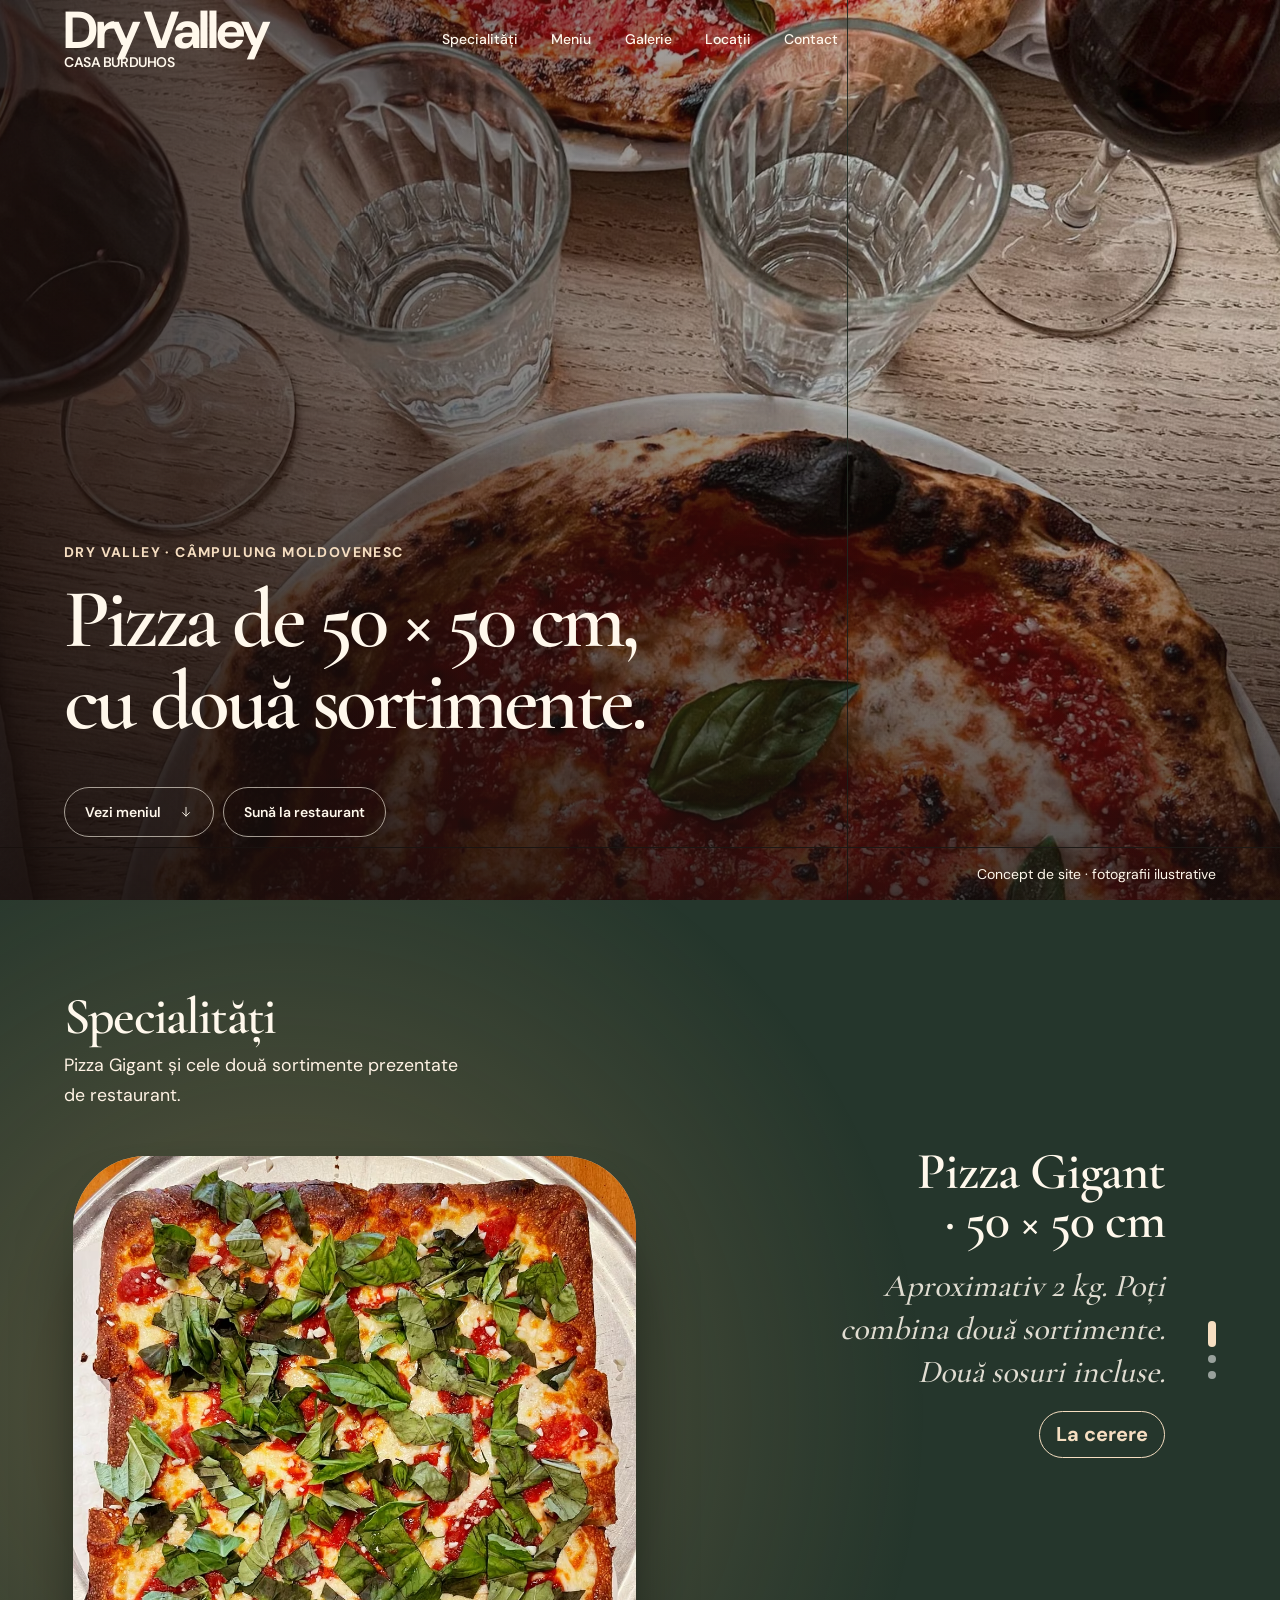
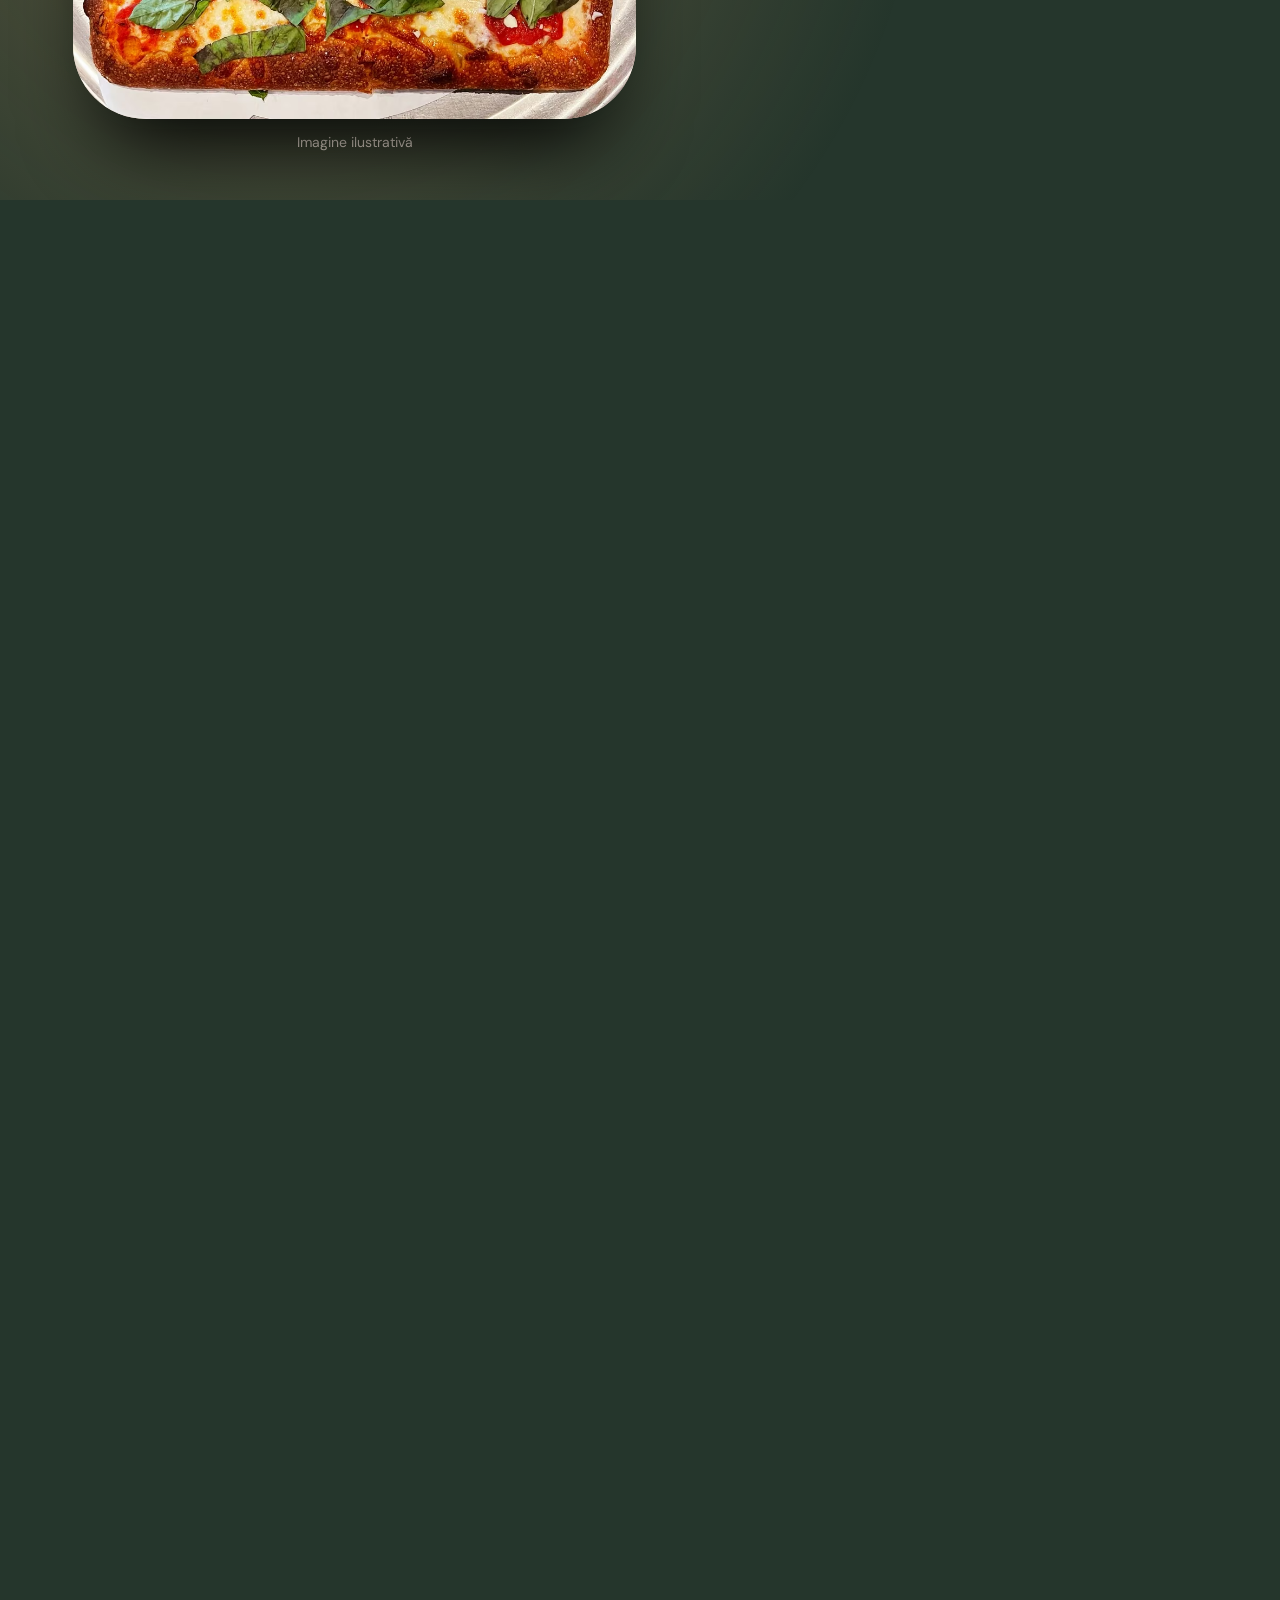
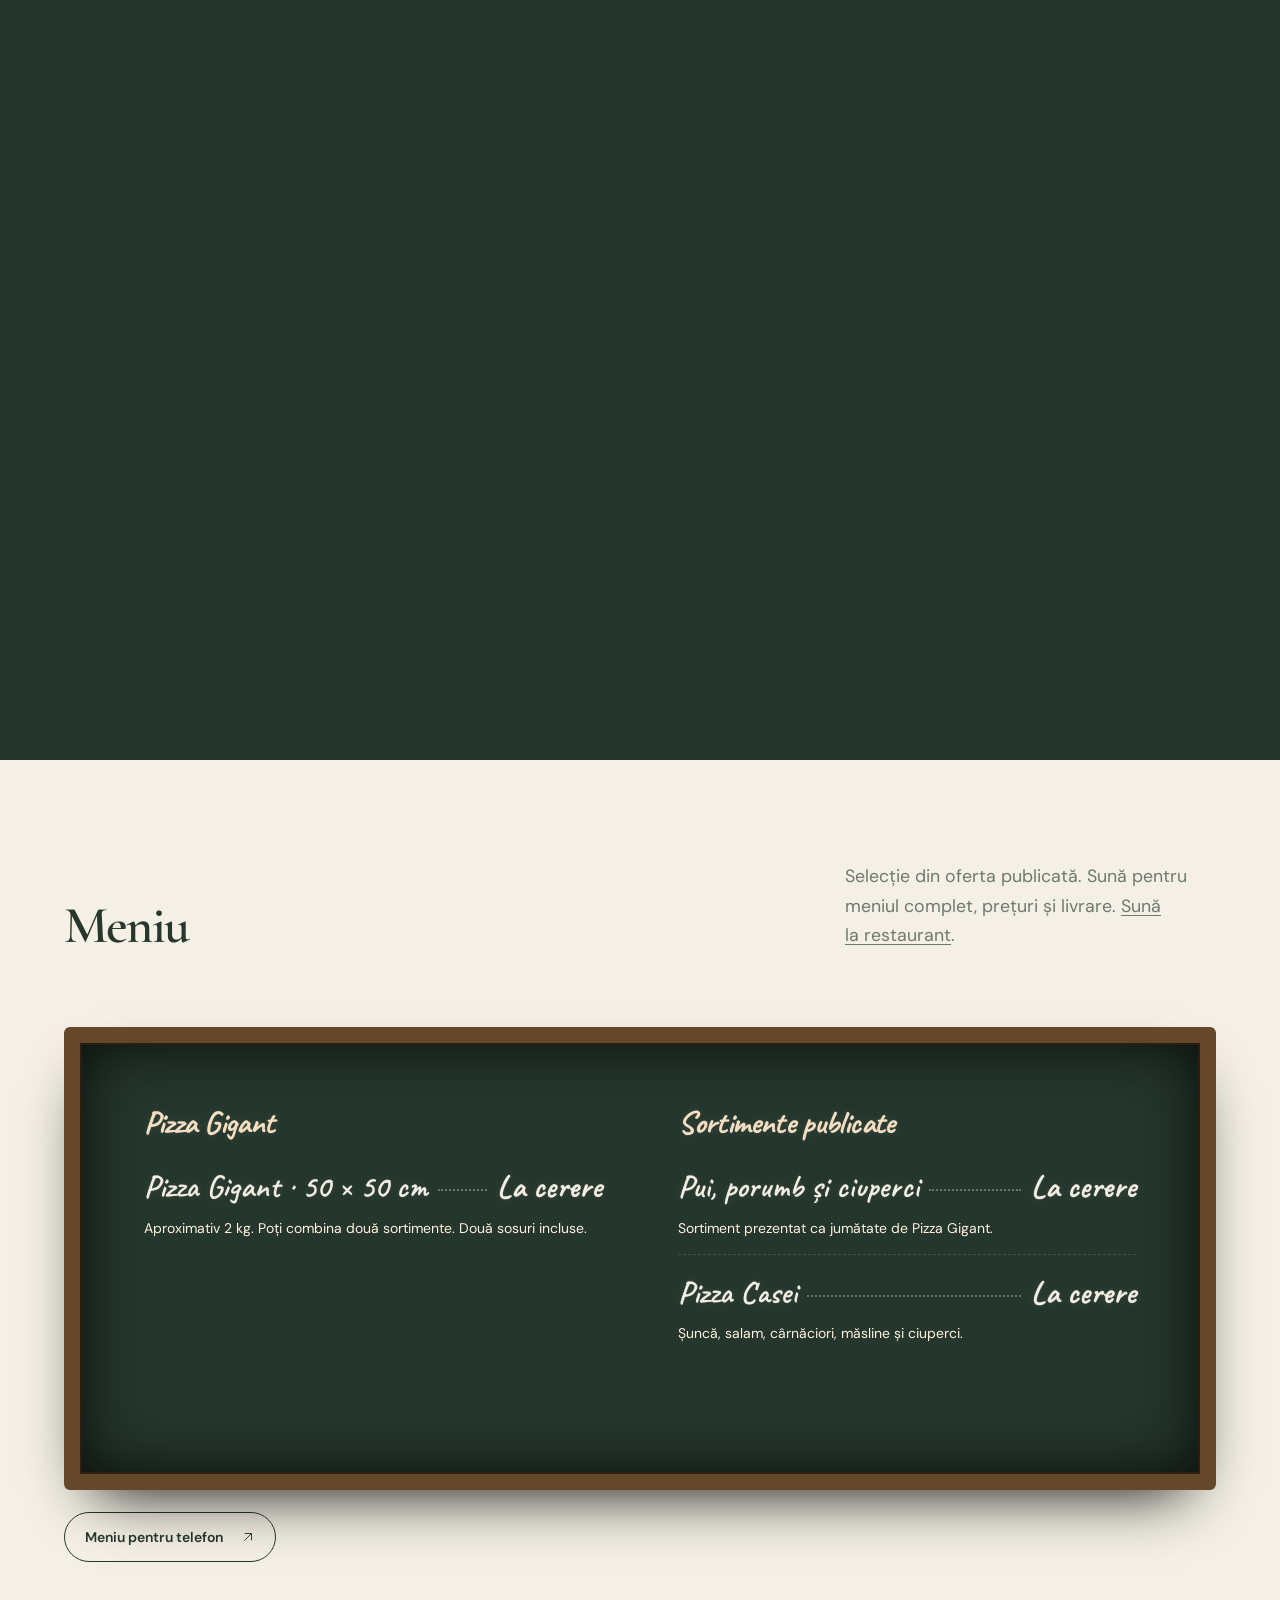
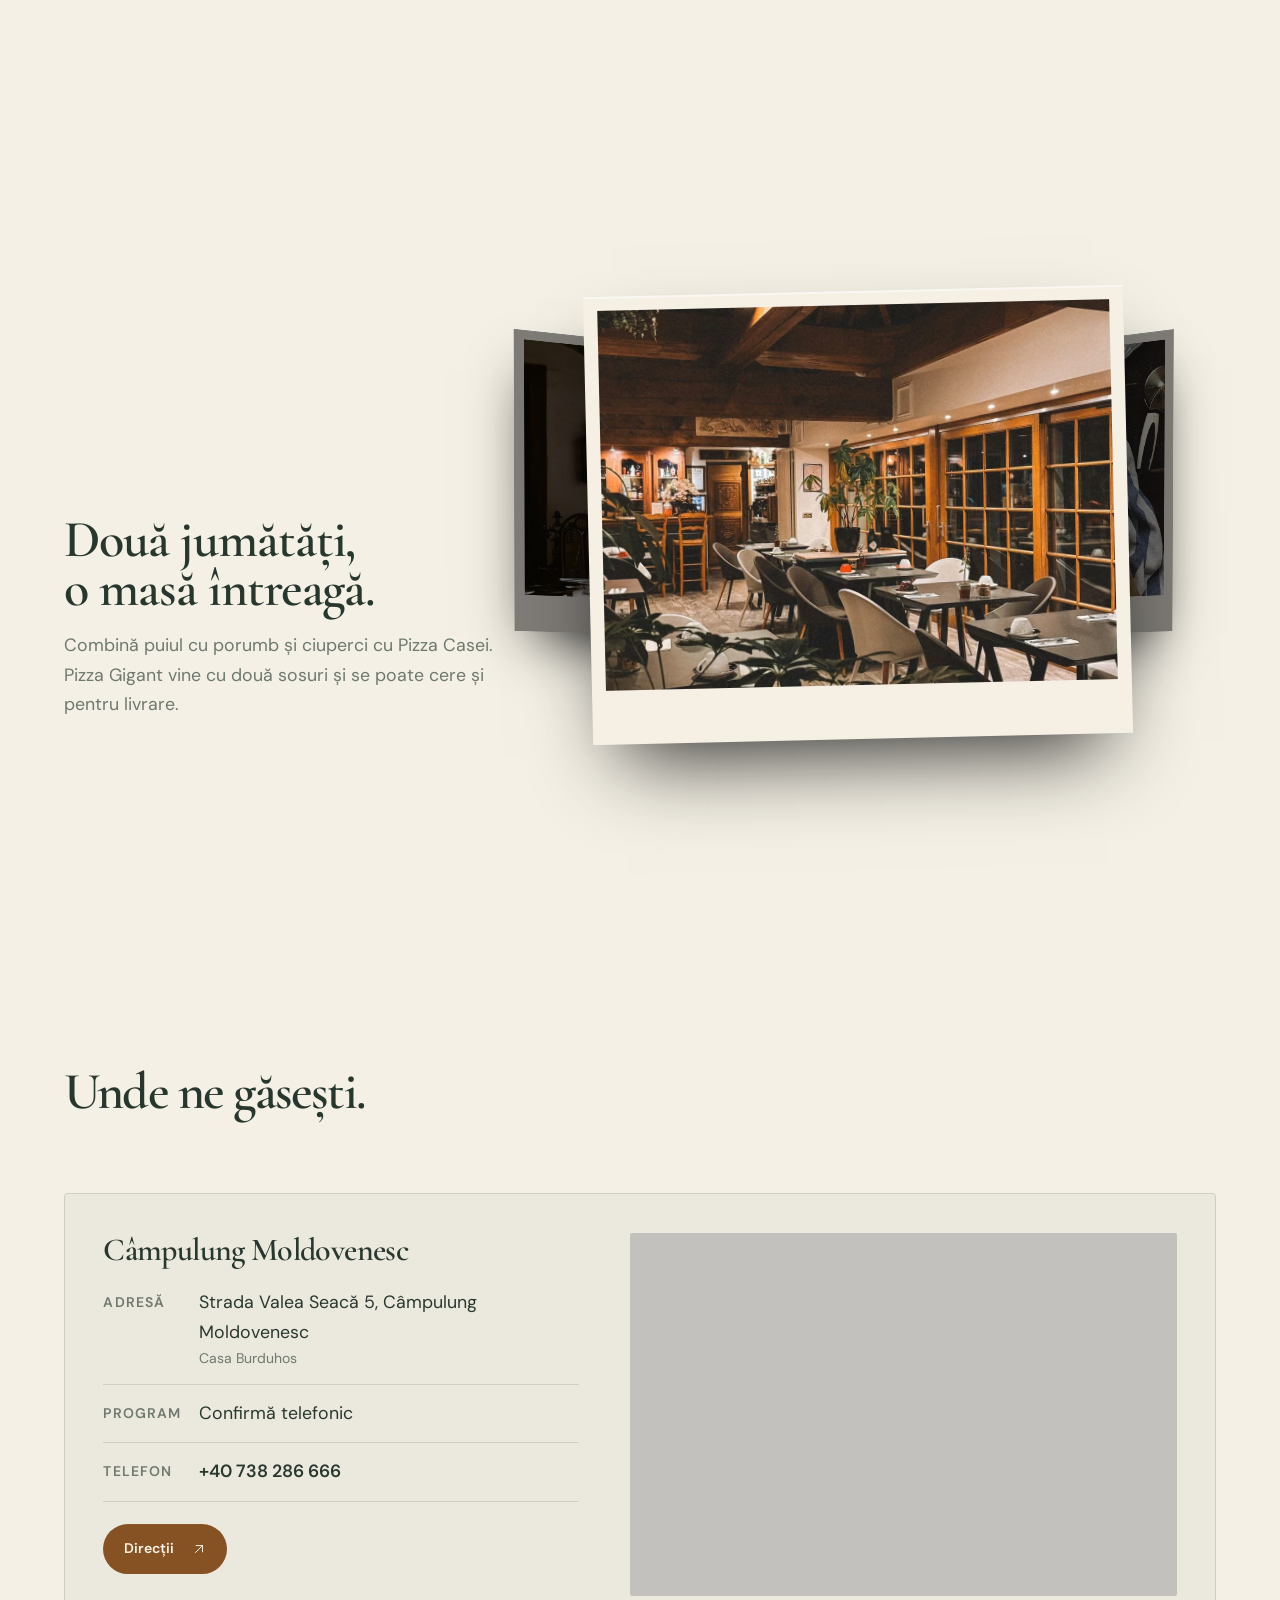
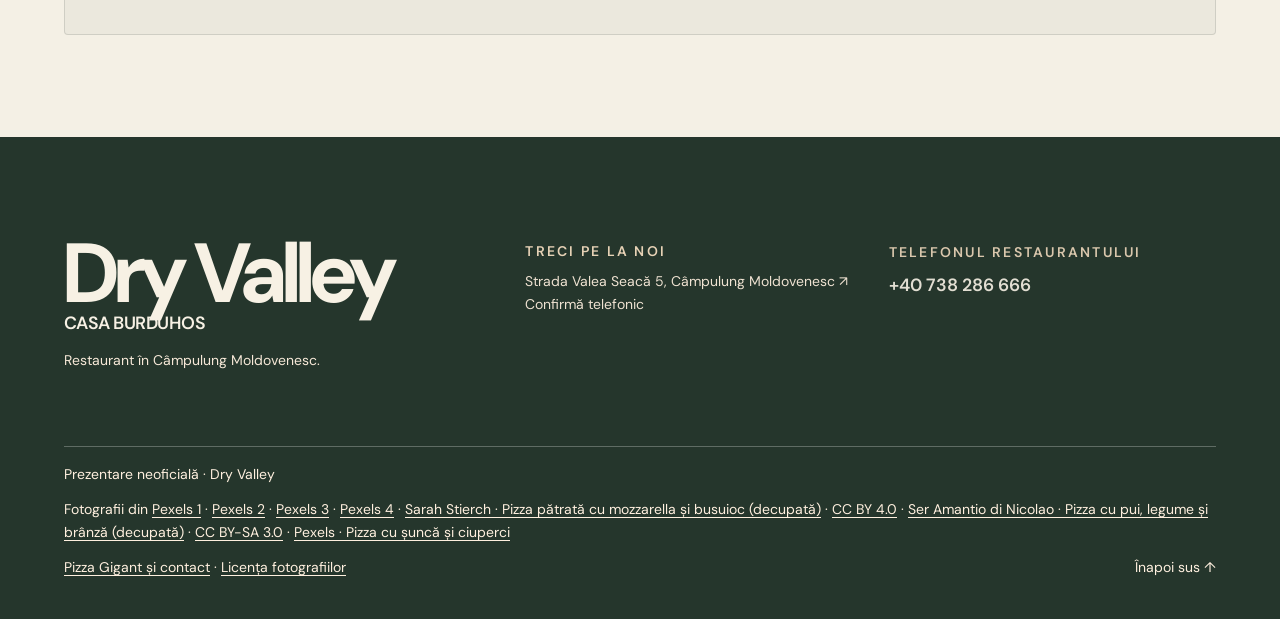
==== commit bcd9fcf2: "Adauga fotografii in sectiunea Specialitati" ====
--- a/index.html
+++ b/index.html
@@ -25,9 +25,9 @@
   <link rel="preload" as="image" imagesrcset="assets/img/restaurant/hero-480.avif 480w, assets/img/restaurant/hero-960.avif 960w, assets/img/restaurant/hero.avif 1800w" imagesizes="100vw" type="image/avif" media="(min-width: 641px)">
   <link rel="preload" href="assets/fonts/cormorant-ro.woff2" as="font" type="font/woff2" crossorigin>
   <link rel="stylesheet" href="assets/css/style.css?v=f88eb092">
+  <link rel="stylesheet" href="assets/css/extra.css?v=a1b1a578">
   
-  
-  <link rel="stylesheet" href="assets/css/tema-site.css?v=0b9a8aa4">
+  <link rel="stylesheet" href="assets/css/tema-site.css?v=1feb6f44">
   <script id="program-dorohoi" type="application/json">[]</script>
   <script defer src="assets/js/main.js?v=62276c31" data-motion="assets/js/motion.js?v=0e676cb0"></script>
 </head>
@@ -37,7 +37,7 @@
     <div class="header-inner">
       <a class="wordmark" href="#sus"><span>Dry Valley</span><small>CASA BURDUHOS</small></a>
       <button type="button" class="nav-toggle" aria-haspopup="dialog" aria-controls="navigatie-mobila" hidden>Meniu <span aria-hidden="true"></span></button>
-      <nav class="desktop-nav" aria-label="Navigare principală"><a href="#meniu">Meniu</a><a href="#atelier">Galerie</a><a href="#locatii">Locații</a><a href="#contact">Contact</a></nav>
+      <nav class="desktop-nav" aria-label="Navigare principală"><a href="#specialitati">Specialități</a><a href="#meniu">Meniu</a><a href="#atelier">Galerie</a><a href="#locatii">Locații</a><a href="#contact">Contact</a></nav>
     </div>
   </header>
   <dialog class="mobile-nav" id="navigatie-mobila" aria-label="Navigare mobilă">
@@ -45,7 +45,7 @@
       <span class="wordmark" aria-hidden="true"><span>Dry Valley</span><small>CASA BURDUHOS</small></span>
       <form method="dialog"><button class="close-button" aria-label="Închide meniul" autofocus>×</button></form>
     </div>
-    <nav aria-label="Navigare principală"><a href="#meniu">Meniu</a><a href="#atelier">Galerie</a><a href="#locatii">Locații</a><a href="#contact">Contact</a></nav>
+    <nav aria-label="Navigare principală"><a href="#specialitati">Specialități</a><a href="#meniu">Meniu</a><a href="#atelier">Galerie</a><a href="#locatii">Locații</a><a href="#contact">Contact</a></nav>
     <a class="button button-dark" href="https://www.google.com/maps/dir/?api=1&amp;destination=Strada%20Valea%20Seac%C4%83%205%2C%20C%C3%A2mpulung%20Moldovenesc">Cum ajungi <span aria-hidden="true">↗</span></a>
   </dialog>
 
@@ -71,7 +71,7 @@
       </div>
     </section>
 
-    
+    <section class="specials" id="specialitati" aria-labelledby="specials-title"><div class="specials-track" style="--count:3"><div class="specials-sticky"><div class="shell specials-inner"><div class="specials-head"><h2 id="specials-title">Specialități</h2><p>Pizza Gigant și cele două sortimente prezentate de restaurant.</p></div><div class="specials-stage"><svg class="steam" viewBox="0 0 120 160" aria-hidden="true"><path d="M40 150c-14-20 14-34 0-56s12-36 0-60"/><path d="M62 150c-14-22 16-36 0-60s12-34 2-62"/><path d="M84 150c-12-18 12-32 0-52s10-30 0-52"/></svg><ul class="special-list"><li class="special" style="--i:0;--tint-own:#cd9c64" data-tint="#cd9c64"><div class="special-visual"><div class="special-photo"><picture><source type="image/avif" srcset="assets/img/restaurant/pizza-gigant-480.avif 480w, assets/img/restaurant/pizza-gigant.avif 1040w" sizes="(min-width: 900px) 46vw, 80vw"><img src="assets/img/restaurant/pizza-gigant.webp" srcset="assets/img/restaurant/pizza-gigant-480.webp 480w, assets/img/restaurant/pizza-gigant.webp 1040w" sizes="(min-width: 900px) 46vw, 80vw" width="1040" height="1040" alt="Imagine ilustrativă. Pizza pătrată cu mozzarella și busuioc" loading="lazy" decoding="async"></picture></div><small class="special-caption">Imagine ilustrativă</small></div><div class="special-copy"><h3>Pizza Gigant · 50 × 50 cm</h3><p>Aproximativ 2 kg. Poți combina două sortimente. Două sosuri incluse.</p><span class="price">La cerere</span></div></li><li class="special" style="--i:1;--tint-own:#b9c181" data-tint="#b9c181"><div class="special-visual"><div class="special-photo"><picture><source type="image/avif" srcset="assets/img/restaurant/pizza-pui-480.avif 480w, assets/img/restaurant/pizza-pui.avif 720w" sizes="(min-width: 900px) 46vw, 80vw"><img src="assets/img/restaurant/pizza-pui.webp" srcset="assets/img/restaurant/pizza-pui-480.webp 480w, assets/img/restaurant/pizza-pui.webp 720w" sizes="(min-width: 900px) 46vw, 80vw" width="720" height="720" alt="Imagine ilustrativă. Pizza cu pui, legume și brânză" loading="lazy" decoding="async"></picture></div><small class="special-caption">Imagine ilustrativă</small></div><div class="special-copy"><h3>Pui, porumb și ciuperci</h3><p>Sortiment prezentat ca jumătate de Pizza Gigant.</p><span class="price">La cerere</span></div></li><li class="special" style="--i:2;--tint-own:#db8d6c" data-tint="#db8d6c"><div class="special-visual"><div class="special-photo"><picture><source type="image/avif" srcset="assets/img/restaurant/pizza-casei-480.avif 480w, assets/img/restaurant/pizza-casei.avif 1040w" sizes="(min-width: 900px) 46vw, 80vw"><img src="assets/img/restaurant/pizza-casei.webp" srcset="assets/img/restaurant/pizza-casei-480.webp 480w, assets/img/restaurant/pizza-casei.webp 1040w" sizes="(min-width: 900px) 46vw, 80vw" width="1040" height="1040" alt="Imagine ilustrativă. Pizza cu șuncă și ciuperci" loading="lazy" decoding="async"></picture></div><small class="special-caption">Imagine ilustrativă</small></div><div class="special-copy"><h3>Pizza Casei</h3><p>Șuncă, salam, cârnăciori, măsline și ciuperci.</p><span class="price">La cerere</span></div></li></ul></div><div class="specials-dots" aria-hidden="true"><span style="--i:0"></span><span style="--i:1"></span><span style="--i:2"></span></div></div></div></div></section>
 
     <section class="section menu-section" id="meniu" aria-labelledby="menu-title">
       <div class="shell">
@@ -79,7 +79,7 @@
           <h2 id="menu-title">Meniu</h2>
           <p class="preview-menu-note">Selecție din oferta publicată. Sună pentru meniul complet, prețuri și livrare. <a href="tel:+40738286666">Sună la restaurant</a>.</p>
         </div>
-        <div class="chalkboard"><svg class="doodle doodle-cup" viewBox="0 0 120 100"><path pathLength="1" d="M22 40c20 2 40 2 58 0 1 10 1 18-2 26-6 14-48 14-54 0-3-8-3-16-2-26Z"/><path pathLength="1" d="M80 46c16-2 16 20-2 18"/><path pathLength="1" d="M8 84c30 8 74 8 104-1"/><path pathLength="1" d="M42 30c-7-8 7-12 0-21M58 30c-7-8 7-12 0-21"/></svg><svg class="doodle doodle-lemon" viewBox="0 0 100 100"><path pathLength="1" d="M50 8a42 42 0 1 1-.1 0Z"/><path pathLength="1" d="M50 18a32 32 0 1 1-.1 0Z"/><path pathLength="1" d="M50 18v64M18 50h64M27 27l46 46M73 27 27 73"/></svg><div class="board-filters" role="group" aria-label="Filtrează meniul"></div><div class="board-cols"><section class="board-group" data-category="pizza-gigant"><h3>Pizza Gigant</h3><ul class="board-list"><li class="board-item" data-pid="pizza-gigant-50-50-cm" data-tags="" style="view-transition-name: produs-0"><div class="board-line"><span class="board-thumb" aria-hidden="true"><picture><source type="image/avif" srcset="assets/img/restaurant/pizza-480.avif 480w, assets/img/restaurant/pizza.avif 1024w" sizes="52px"><img src="assets/img/restaurant/pizza.webp" srcset="assets/img/restaurant/pizza-480.webp 480w, assets/img/restaurant/pizza.webp 1024w" sizes="52px" width="1024" height="760" alt="Imagine ilustrativă. Pizza servită pe o masă de lemn" loading="lazy" decoding="async"></picture></span><h4>Pizza Gigant · 50 × 50 cm</h4><span class="board-dots" aria-hidden="true"></span><span class="board-price">La cerere</span></div><p>Aproximativ 2 kg. Poți combina două sortimente. Două sosuri incluse.</p></li></ul></section><section class="board-group" data-category="sortimente"><h3>Sortimente publicate</h3><ul class="board-list"><li class="board-item" data-pid="pui-porumb-si-ciuperci" data-tags="" style="view-transition-name: produs-1"><div class="board-line"><h4>Pui, porumb și ciuperci</h4><span class="board-dots" aria-hidden="true"></span><span class="board-price">La cerere</span></div><p>Sortiment prezentat ca jumătate de Pizza Gigant.</p></li><li class="board-item" data-pid="pizza-casei" data-tags="" style="view-transition-name: produs-2"><div class="board-line"><h4>Pizza Casei</h4><span class="board-dots" aria-hidden="true"></span><span class="board-price">La cerere</span></div><p>Șuncă, salam, cârnăciori, măsline și ciuperci.</p></li></ul></section></div><p class="board-empty" hidden>Nimic pe filtrul ăsta. Încearcă altul.</p><p class="sr-only" role="status" aria-live="polite" data-board-status></p></div>
+        <div class="chalkboard"><svg class="doodle doodle-cup" viewBox="0 0 120 100"><path pathLength="1" d="M22 40c20 2 40 2 58 0 1 10 1 18-2 26-6 14-48 14-54 0-3-8-3-16-2-26Z"/><path pathLength="1" d="M80 46c16-2 16 20-2 18"/><path pathLength="1" d="M8 84c30 8 74 8 104-1"/><path pathLength="1" d="M42 30c-7-8 7-12 0-21M58 30c-7-8 7-12 0-21"/></svg><svg class="doodle doodle-lemon" viewBox="0 0 100 100"><path pathLength="1" d="M50 8a42 42 0 1 1-.1 0Z"/><path pathLength="1" d="M50 18a32 32 0 1 1-.1 0Z"/><path pathLength="1" d="M50 18v64M18 50h64M27 27l46 46M73 27 27 73"/></svg><div class="board-filters" role="group" aria-label="Filtrează meniul"></div><div class="board-cols"><section class="board-group" data-category="pizza-gigant"><h3>Pizza Gigant</h3><ul class="board-list"><li class="board-item" data-pid="pizza-gigant-50-50-cm" data-tags="" style="view-transition-name: produs-0"><div class="board-line"><span class="board-thumb" aria-hidden="true"><picture><source type="image/avif" srcset="assets/img/restaurant/pizza-gigant-480.avif 480w, assets/img/restaurant/pizza-gigant.avif 1040w" sizes="52px"><img src="assets/img/restaurant/pizza-gigant.webp" srcset="assets/img/restaurant/pizza-gigant-480.webp 480w, assets/img/restaurant/pizza-gigant.webp 1040w" sizes="52px" width="1040" height="1040" alt="Imagine ilustrativă. Pizza pătrată cu mozzarella și busuioc" loading="lazy" decoding="async"></picture></span><h4>Pizza Gigant · 50 × 50 cm</h4><span class="board-dots" aria-hidden="true"></span><span class="board-price">La cerere</span></div><p>Aproximativ 2 kg. Poți combina două sortimente. Două sosuri incluse.</p></li></ul></section><section class="board-group" data-category="sortimente"><h3>Sortimente publicate</h3><ul class="board-list"><li class="board-item" data-pid="pui-porumb-si-ciuperci" data-tags="" style="view-transition-name: produs-1"><div class="board-line"><span class="board-thumb" aria-hidden="true"><picture><source type="image/avif" srcset="assets/img/restaurant/pizza-pui-480.avif 480w, assets/img/restaurant/pizza-pui.avif 720w" sizes="52px"><img src="assets/img/restaurant/pizza-pui.webp" srcset="assets/img/restaurant/pizza-pui-480.webp 480w, assets/img/restaurant/pizza-pui.webp 720w" sizes="52px" width="720" height="720" alt="Imagine ilustrativă. Pizza cu pui, legume și brânză" loading="lazy" decoding="async"></picture></span><h4>Pui, porumb și ciuperci</h4><span class="board-dots" aria-hidden="true"></span><span class="board-price">La cerere</span></div><p>Sortiment prezentat ca jumătate de Pizza Gigant.</p></li><li class="board-item" data-pid="pizza-casei" data-tags="" style="view-transition-name: produs-2"><div class="board-line"><span class="board-thumb" aria-hidden="true"><picture><source type="image/avif" srcset="assets/img/restaurant/pizza-casei-480.avif 480w, assets/img/restaurant/pizza-casei.avif 1040w" sizes="52px"><img src="assets/img/restaurant/pizza-casei.webp" srcset="assets/img/restaurant/pizza-casei-480.webp 480w, assets/img/restaurant/pizza-casei.webp 1040w" sizes="52px" width="1040" height="1040" alt="Imagine ilustrativă. Pizza cu șuncă și ciuperci" loading="lazy" decoding="async"></picture></span><h4>Pizza Casei</h4><span class="board-dots" aria-hidden="true"></span><span class="board-price">La cerere</span></div><p>Șuncă, salam, cârnăciori, măsline și ciuperci.</p></li></ul></section></div><p class="board-empty" hidden>Nimic pe filtrul ăsta. Încearcă altul.</p><p class="sr-only" role="status" aria-live="polite" data-board-status></p></div>
         <p class="preview-qr-link"><a class="button button-outline" href="meniu.html">Meniu pentru telefon <svg class="arrow-icon" viewBox="0 0 24 24" fill="none" stroke="currentColor" stroke-width="1.6" stroke-linecap="round" stroke-linejoin="round" aria-hidden="true"><path d="M6 18 18 6M7 6h11v11"/></svg></a></p>
       </div>
     </section>
@@ -129,7 +129,7 @@
           <ul class="contact-links"></ul>
         </div>
       </div>
-      <div class="footer-base"><p>Prezentare neoficială · Dry Valley</p><p class="photo-credits">Fotografii din <a href="https://www.pexels.com/photo/12228097/">Pexels 1</a> · <a href="https://www.pexels.com/photo/30457533/">Pexels 2</a> · <a href="https://www.pexels.com/photo/10313199/">Pexels 3</a> · <a href="https://www.pexels.com/photo/16131605/">Pexels 4</a></p><p class="preview-source"><a href="https://www.restaurants10.com/RO/C%C3%A2mpulung-Moldovenesc/107871751480113/Dry-Valley-Casa-Burduhos">Pizza Gigant și contact</a> · <a href="https://www.pexels.com/license/">Licența fotografiilor</a></p><a href="#sus">Înapoi sus <span aria-hidden="true">↑</span></a></div>
+      <div class="footer-base"><p>Prezentare neoficială · Dry Valley</p><p class="photo-credits">Fotografii din <a href="https://www.pexels.com/photo/12228097/">Pexels 1</a> · <a href="https://www.pexels.com/photo/30457533/">Pexels 2</a> · <a href="https://www.pexels.com/photo/10313199/">Pexels 3</a> · <a href="https://www.pexels.com/photo/16131605/">Pexels 4</a> · <a href="https://commons.wikimedia.org/wiki/File:PizzaLeah_-_2021-10-23_-_Sarah_Stierch_05.jpg">Sarah Stierch · Pizza pătrată cu mozzarella și busuioc (decupată)</a> · <a href="https://creativecommons.org/licenses/by/4.0/">CC BY 4.0</a> · <a href="https://commons.wikimedia.org/wiki/File:8-inch_Spring_Chicken_pizza_from_Ledo_Pizza.jpg">Ser Amantio di Nicolao · Pizza cu pui, legume și brânză (decupată)</a> · <a href="https://creativecommons.org/licenses/by-sa/3.0/">CC BY-SA 3.0</a> · <a href="https://www.pexels.com/photo/12288354/">Pexels · Pizza cu șuncă și ciuperci</a></p><p class="preview-source"><a href="https://www.restaurants10.com/RO/C%C3%A2mpulung-Moldovenesc/107871751480113/Dry-Valley-Casa-Burduhos">Pizza Gigant și contact</a> · <a href="https://www.pexels.com/license/">Licența fotografiilor</a></p><a href="#sus">Înapoi sus <span aria-hidden="true">↑</span></a></div>
     </div>
   </footer>
 
@@ -139,7 +139,7 @@
   </div>
 
   
-  
+  <script defer src="assets/js/extra.js?v=c9b80ef7"></script>
   
 </body>
 </html>
--- a/assets/css/extra.css
+++ b/assets/css/extra.css
@@ -0,0 +1,231 @@
+/* Secțiunile propuse: specialități, colțul de lucru, voucher, roată, card de fidelitate. */
+
+/* Specialitățile casei.
+   Fără script: trei produse rotunde pe un rând. Cu script: secțiunea stă pe loc și produsele
+   trec pe rând prin centru, legate de derulare. Pe calculator poza e mare în stânga și textul în dreapta. */
+.specials { position: relative; --tint: #c08a5e; --photo: clamp(200px, 60vw, 380px); }
+.specials-inner { display: grid; gap: clamp(28px, 4vw, 48px); padding-block: clamp(72px, 9vw, 128px); }
+.specials-head { position: relative; z-index: 12; display: grid; gap: 10px; justify-items: center; text-align: center; }
+.specials-head p { max-width: 40ch; color: var(--muted); }
+.specials-stage { position: relative; }
+.special-list { display: grid; gap: 48px; justify-items: center; }
+.special { display: grid; justify-items: center; gap: 20px; text-align: center; }
+.special-visual { position: relative; width: var(--photo); }
+.special-photo { position: relative; width: var(--photo); aspect-ratio: 1; overflow: hidden; border-radius: 50%; container-type: inline-size; background: color-mix(in oklab, var(--accent) 22%, var(--paper)); box-shadow: 0 0 0 10px color-mix(in oklab, var(--ink) 5%, transparent), 0 50px 80px -30px #000; }
+.special-photo picture, .special-photo img { display: block; width: 100%; height: 100%; object-fit: cover; }
+.special-photo.is-type { display: grid; place-items: center; background: radial-gradient(circle at 35% 30%, #c8e6a8, #6fa86a 75%); color: #13240f; }
+.special-photo.is-type span { width: 70%; font: italic 600 12cqi/1 var(--serif); text-align: center; text-wrap: balance; }
+.special-caption { display: block; margin-top: 12px; color: var(--muted); font-size: var(--fs-xs); text-align: center; }
+.special-copy { display: grid; justify-items: center; gap: 8px; max-width: 30ch; }
+.special-copy h3 { font-size: var(--fs-xl); line-height: 1; }
+.special-copy p { color: var(--muted); }
+.special-copy .price { color: var(--oak); font-weight: 700; font-size: var(--fs-sm); }
+.floaters { display: none; }
+.steam, .specials-dots { display: none; }
+@media (min-width: 900px) {
+  .specials { --photo: min(25vw, 380px); }
+  .special-list { grid-template-columns: repeat(3, minmax(0, 1fr)); align-items: start; }
+}
+@media (max-width: 899px) {
+  .special-list { gap: 0; }
+  .special { width: 100%; padding-block: 30px; }
+  .special + .special { border-top: 1px solid var(--line); }
+}
+
+/* Mod derulare */
+.specials.is-scrolly .specials-track { height: calc(100svh * (var(--count) + .4)); }
+.specials.is-scrolly .specials-sticky { position: sticky; top: 0; height: 100svh; overflow: hidden; display: grid; align-items: center; }
+.specials.is-scrolly .specials-sticky::before { content: ""; position: absolute; inset: -20%; z-index: -1; background: radial-gradient(circle at var(--glow-x, 50%) 55%, color-mix(in oklab, var(--tint) 34%, transparent), transparent 45%); pointer-events: none; }
+.specials.is-scrolly .specials-inner { padding-block: 84px calc(70px + env(safe-area-inset-bottom)); gap: 10px; }
+.specials.is-scrolly .specials-head h2 { font-size: var(--fs-xl); }
+.specials.is-scrolly .specials-stage { height: calc(min(66vw, 320px) + 310px); }
+.specials.is-scrolly .special-list { display: block; height: 100%; }
+.specials.is-scrolly .special { position: absolute; left: 50%; top: 0; width: min(90vw, 520px); margin-left: calc(min(90vw, 520px) / -2); gap: 16px; }
+.specials.is-scrolly { --photo: min(66vw, 320px); }
+.specials.is-scrolly .special-visual, .specials.is-scrolly .special-copy { will-change: transform, opacity; }
+.specials.is-scrolly .floaters { display: block; position: absolute; inset: 0; pointer-events: none; }
+.floater { position: absolute; left: 50%; top: 50%; width: var(--s); margin: calc(var(--s) / -2) 0 0 calc(var(--s) / -2); transform: rotate(var(--a)) translateX(calc(var(--r) * var(--photo) / 2)) rotate(calc(var(--a) * -1)); }
+.floater svg { display: block; width: 100%; filter: drop-shadow(0 6px 8px #0008); animation: float 4.5s ease-in-out infinite alternate; animation-delay: calc(var(--k) * -.8s); }
+@keyframes float { from { translate: 0 -5px; rotate: -8deg; } to { translate: 0 5px; rotate: 10deg; } }
+.specials.is-scrolly .steam { display: block; position: absolute; left: 50%; top: -4%; z-index: 2; width: clamp(70px, 9vw, 110px); translate: -50% 0; fill: none; stroke: #f5eee4; stroke-width: 3; stroke-linecap: round; opacity: .5; pointer-events: none; }
+.steam path { stroke-dasharray: 60 140; animation: steam 3.2s ease-in-out infinite; }
+.steam path:nth-child(2) { animation-delay: .9s; }
+.steam path:nth-child(3) { animation-delay: 1.7s; }
+@keyframes steam { 0% { stroke-dashoffset: 0; opacity: 0; } 30% { opacity: .9; } 100% { stroke-dashoffset: -200; opacity: 0; } }
+.specials.is-scrolly .specials-dots { display: flex; justify-content: center; gap: 8px; position: relative; z-index: 3; }
+.specials-dots span { width: 8px; height: 8px; border-radius: 999px; background: color-mix(in oklab, var(--ink) 25%, transparent); transition: width .3s var(--ease-out), background-color .3s var(--ease-out); }
+.specials-dots span.is-on { width: 26px; background: var(--oak); }
+
+/* Calculator: poza mare în stânga, textul mare în dreapta, vecinii intră de sus și de jos. */
+@media (min-width: 900px) {
+  .specials.is-scrolly .specials-inner { padding-block: 92px 28px; }
+  .specials.is-scrolly .specials-head { justify-items: start; text-align: left; }
+  .specials.is-scrolly .specials-stage { height: min(calc(100svh - 230px), 680px); }
+  .specials.is-scrolly .special { inset: 0; left: 0; width: auto; margin: 0; grid-template-columns: minmax(0, 1.15fr) minmax(0, 1fr); align-items: center; justify-items: center; column-gap: clamp(32px, 5vw, 80px); text-align: left; }
+  .specials.is-scrolly { --photo: min(calc(100svh - 260px), 44vw, 620px); }
+  .specials.is-scrolly .special-copy { justify-self: start; justify-items: start; max-width: 22ch; gap: 14px; }
+  .specials.is-scrolly .special-copy h3 { font-size: var(--fs-2xl); line-height: .95; }
+  .specials.is-scrolly .special-copy p { font-size: var(--fs-sm); }
+  .specials.is-scrolly .special-copy .price { font-size: var(--fs-md); }
+  .specials.is-scrolly .steam { left: 28.5%; top: -2%; }
+  .specials.is-scrolly .specials-dots { position: absolute; right: var(--edge); top: 50%; flex-direction: column; translate: 0 -50%; }
+  .specials-dots span.is-on { width: 8px; height: 26px; }
+}
+.special-giant { display: none; }
+.specials.is-scrolly .special-giant { display: block; position: absolute; left: 50%; top: 38%; z-index: 0; font: 600 var(--fs-2xl)/.8 var(--serif); letter-spacing: -.03em; text-transform: uppercase; white-space: nowrap; color: color-mix(in oklab, var(--tint-own) 26%, transparent); pointer-events: none; will-change: transform, opacity; }
+.specials.is-scrolly .special-visual { z-index: 1; }
+.specials.is-scrolly .special-copy { position: relative; z-index: 2; }
+.specials.is-scrolly .special-copy .price { padding: 6px 16px; border: 1.5px solid currentColor; border-radius: 999px; }
+@media (min-width: 900px) {
+  .specials.is-scrolly .special-giant { left: 50%; top: 50%; font-size: var(--fs-3xl); }
+  .specials.is-scrolly .special-copy h3 { font-size: var(--fs-xl); }
+  .specials.is-scrolly .special-copy p { max-width: 30ch; }
+}
+/* Textul specialităților: eticheta mică, descrierea mare în serif italic, totul în dreapta sus. */
+.special-kicker { font: 700 var(--fs-xs) var(--sans); letter-spacing: .2em; text-transform: uppercase; color: var(--tint-own, var(--oak)); }
+.specials.is-scrolly .special-copy p { font: italic 400 var(--fs-md)/1.35 var(--serif); color: color-mix(in oklab, var(--cream, #f3e9dc) 86%, transparent); max-width: 32ch; }
+@media (min-width: 900px) {
+  .specials.is-scrolly .special-copy { align-self: start; justify-self: end; justify-items: end; text-align: right; margin-top: clamp(8px, 3vh, 32px); margin-right: clamp(24px, 4vw, 72px); max-width: 30ch; gap: 18px; }
+  .specials.is-scrolly .special-copy p { font-size: var(--fs-lg); max-width: 26ch; }
+  .special-kicker { font-size: var(--fs-xs); }
+}
+@media (prefers-reduced-motion: reduce) { .steam path, .floater svg { animation: none; } }
+
+/* Oferte: trei plăci egale. */
+.offer-grid { display: grid; grid-template-columns: minmax(0, 1fr); gap: clamp(16px, 2vw, 24px); }
+.offer { min-width: 0; display: grid; grid-template-columns: minmax(0, 1fr); align-content: start; justify-items: start; gap: 16px; padding: clamp(24px, 3vw, 36px); border: 1px solid var(--line); border-radius: 10px; background: color-mix(in oklab, var(--ink) 4%, var(--paper)); }
+.offer h3 { font-size: var(--fs-lg); line-height: 1.05; }
+.offer > p { color: var(--muted); }
+.offer small { color: var(--muted); font-size: var(--fs-xs); }
+@media (min-width: 900px) {
+  .offer-wheel { grid-template-columns: minmax(0, 1fr) minmax(0, 440px); column-gap: clamp(32px, 6vw, 96px); align-items: center; align-content: center; }
+  .offer-wheel > :not(.wheel-wrap) { grid-column: 1; }
+  .offer-wheel .wheel-wrap { grid-column: 2; grid-row: 1 / span 6; justify-self: end; width: 100%; max-width: 440px; }
+  .offer-wheel h3 { font-size: var(--fs-xl); }
+}
+
+/* Voucherul arată ca un bon rupt, cu cod QR. */
+.ticket { display: grid; grid-template-columns: 96px 1fr; gap: 16px; align-items: center; width: 100%; padding: 16px; border-radius: 10px; color: var(--espresso); background: var(--cream);
+  -webkit-mask: radial-gradient(circle 9px at 0 50%, #0000 98%, #000) left / 51% 100% no-repeat, radial-gradient(circle 9px at 100% 50%, #0000 98%, #000) right / 51% 100% no-repeat;
+          mask: radial-gradient(circle 9px at 0 50%, #0000 98%, #000) left / 51% 100% no-repeat, radial-gradient(circle 9px at 100% 50%, #0000 98%, #000) right / 51% 100% no-repeat; }
+.ticket[hidden] { display: none; }
+.ticket-qr svg { display: block; width: 96px; height: 96px; }
+.ticket-info { display: grid; gap: 4px; }
+.ticket-label { font-size: var(--fs-xs); font-weight: 700; letter-spacing: .12em; text-transform: uppercase; color: #7a5a40; }
+.ticket-code { font: 700 var(--fs-md)/1.1 var(--sans); letter-spacing: .06em; white-space: nowrap; font-variant-numeric: lining-nums tabular-nums; }
+.ticket-until { font-size: var(--fs-xs); color: #5b4636; }
+
+/* Roata norocului. */
+.wheel-wrap { position: relative; justify-self: center; width: min(100%, 320px); aspect-ratio: 1; margin-block: 4px; padding: 0; background: none; border: 0; border-radius: 50%; cursor: pointer; -webkit-tap-highlight-color: transparent; }
+.wheel-wrap:focus-visible { outline: 2px solid var(--oak); outline-offset: 6px; }
+.wheel-wrap:disabled { cursor: default; }
+.wheel-wrap::before { content: ""; position: absolute; inset: 8%; z-index: -1; border-radius: 50%; background: radial-gradient(circle, #d9b08a55, transparent 70%); opacity: 0; transition: opacity .3s var(--ease-out); }
+.wheel-wrap.is-spinning::before, .wheel-wrap.is-won::before { opacity: 1; }
+@media (hover: hover) and (pointer: fine) {
+  .wheel-wrap:not(:disabled):hover .wheel-disc { filter: brightness(1.08); }
+  .wheel-wrap:not(:disabled):hover .wheel-hub { stroke: var(--cream); }
+}
+.wheel { display: block; width: 100%; height: 100%; overflow: visible; filter: drop-shadow(0 18px 30px #000a); }
+.wheel-frame { fill: #2a1d16; stroke: #d9b08a; stroke-width: 2; }
+.bulb { fill: #6b5140; transition: fill .2s; }
+.is-spinning .bulb { animation: bulb .32s steps(1) infinite; }
+.is-spinning .bulb.b1 { animation-delay: .16s; }
+.is-won .bulb { fill: #ffe3b8; animation: bulb-win .5s ease-in-out 4 alternate; }
+@keyframes bulb { 0% { fill: #ffe3b8; } 50% { fill: #6b5140; } }
+@keyframes bulb-win { to { fill: #c08a5e; } }
+.slice { stroke: #1f1612; stroke-width: .8; transition: opacity .4s var(--ease-out); }
+.slice.s0 { fill: #c08a5e; }
+.slice.s1 { fill: #3a2a20; }
+.slice.s2 { fill: #e2bf98; }
+.wheel text { font: 700 8.2px var(--sans); letter-spacing: .02em; pointer-events: none; }
+.wheel .t0, .wheel .t2 { fill: #1f1612; }
+.wheel .t1 { fill: #f5eee4; }
+.is-won .slice:not(.is-win) { opacity: .45; }
+.slice.is-win { stroke: #ffe3b8; stroke-width: 2.2; }
+.peg { fill: #f5eee4; stroke: #1f1612; stroke-width: .6; }
+.wheel-edge { fill: none; stroke: #f5eee4; stroke-width: 2.4; }
+.wheel-hub { fill: #1f1612; stroke: #d9b08a; stroke-width: 3; transition: stroke .2s; }
+.wheel-hub-text { font: 600 13px var(--serif) !important; fill: #f5eee4; letter-spacing: .04em; }
+.wheel-pointer { fill: #f5eee4; filter: drop-shadow(0 3px 3px #000a); transform-box: fill-box; transform-origin: 50% 25%; }
+.wheel-pointer circle { fill: #c08a5e; }
+.wheel-hint { margin-top: -6px; color: var(--muted); font-size: var(--fs-xs); }
+.bean { position: absolute; left: 50%; top: 50%; width: 9px; height: 13px; margin: -6px 0 0 -4px; border-radius: 50%; background: #6b4226; box-shadow: inset 0 0 0 1px #3a2214; pointer-events: none; }
+.bean::after { content: ""; position: absolute; left: 50%; top: 15%; bottom: 15%; width: 1.5px; margin-left: -.75px; border-radius: 2px; background: #2a160c; }
+.bean.is-cream { background: #e2bf98; box-shadow: inset 0 0 0 1px #b08a64; }
+.wheel-result { display: grid; gap: 4px; min-height: 3.2em; color: var(--muted); }
+.wheel-result strong { font: 600 var(--fs-lg)/1.1 var(--serif); color: var(--ink); }
+.wheel-result span { font-size: var(--fs-xs); }
+.wheel-result .wheel-left { color: var(--accent-text); font-weight: 600; }
+.offer .button:disabled { opacity: .5; cursor: default; transform: none; }
+@media (prefers-reduced-motion: reduce) { .is-spinning .bulb, .is-won .bulb { animation: none; } }
+
+.sr-only { position: absolute; width: 1px; height: 1px; overflow: hidden; clip-path: inset(50%); white-space: nowrap; }
+
+/* Fereastra de bun venit: e-mail, cod, voucher. */
+.welcome { width: min(100% - 32px, 720px); max-height: calc(100svh - 32px); padding: 0; overflow: auto; color: var(--ink); background: var(--paper); border: 1px solid var(--line); border-radius: 14px; box-shadow: 0 40px 80px -20px #000d; }
+.welcome::backdrop { background: #0f0a08b3; -webkit-backdrop-filter: blur(4px); backdrop-filter: blur(4px); }
+.welcome[open] { display: grid; animation: welcome-in .3s var(--ease-out); }
+@keyframes welcome-in { from { opacity: 0; transform: translateY(8px); } }
+.welcome-photo { height: 160px; overflow: hidden; }
+.welcome-photo picture, .welcome-photo img { display: block; width: 100%; height: 100%; object-fit: cover; }
+.welcome-body { display: grid; gap: 14px; padding: clamp(22px, 4vw, 36px); }
+.welcome h2 { font-size: var(--fs-xl); line-height: 1.02; }
+.welcome-step { display: grid; gap: 12px; }
+.welcome-step[hidden] { display: none; }
+.welcome-step > p { color: var(--muted); }
+.welcome-step label { font-size: var(--fs-xs); font-weight: 600; }
+.welcome-step input:not([type=checkbox]) { min-height: 50px; padding: 0 16px; color: var(--ink); background: transparent; border: 1px solid color-mix(in oklab, var(--ink) 30%, transparent); border-radius: 10px; font: inherit; }
+#welcome-code { font-size: var(--fs-lg); letter-spacing: .4em; text-align: center; }
+.welcome-step input:focus-visible { outline: 2px solid var(--oak); outline-offset: 2px; }
+.welcome-consent { display: flex; gap: 10px; align-items: flex-start; font-weight: 400 !important; color: var(--muted); line-height: 1.45; }
+.welcome-consent input { width: 18px; height: 18px; margin-top: 2px; accent-color: var(--oak); flex: none; }
+.welcome-step .button { justify-self: start; }
+.welcome-error { min-height: 1.2em; color: #e8a27a; font-size: var(--fs-xs); }
+.welcome-error:empty { min-height: 0; }
+.welcome-demo { padding: 10px 14px; border: 1px dashed var(--oak); border-radius: 10px; color: var(--accent-text); font-size: var(--fs-xs); }
+.welcome-back { justify-self: start; padding: 0; color: var(--muted); background: none; border: 0; font: inherit; font-size: var(--fs-xs); text-decoration: underline; cursor: pointer; }
+.welcome-step small { color: var(--muted); font-size: var(--fs-xs); }
+.welcome-close { position: absolute; top: 10px; right: 10px; z-index: 1; }
+.welcome-close button { width: 40px; height: 40px; border: 0; border-radius: 50%; color: var(--cream); background: #1f1612b3; font-size: var(--fs-lg); line-height: 1; cursor: pointer; }
+@media (min-width: 700px) {
+  .welcome[open] { grid-template-columns: 280px 1fr; }
+  .welcome-photo { height: auto; }
+}
+.voucher-pill { position: fixed; z-index: 5; left: 16px; bottom: calc(76px + env(safe-area-inset-bottom)); min-height: 44px; padding: 0 18px; color: var(--espresso); background: var(--oak); border: 0; border-radius: 999px; font: 600 var(--fs-xs) var(--sans); box-shadow: 0 10px 30px -8px #000c; cursor: pointer; }
+.voucher-pill[hidden] { display: none; }
+.voucher-pill { opacity: 0; translate: 0 8px; pointer-events: none; transition: opacity .2s var(--ease-out), translate .2s var(--ease-out); }
+.voucher-pill.is-visible { opacity: 1; translate: 0 0; pointer-events: auto; }
+@media (min-width: 900px) { .voucher-pill { bottom: 24px; } }
+@media (prefers-reduced-motion: reduce) { .welcome[open] { animation: none; } }
+
+.offer-wheel { padding: 0; border: 0; border-radius: 0; background: none; }
+
+/* Scena premiului: raze calde care se rotesc încet, premiul mare și boabe de cafea. */
+.prize-stage { position: fixed; inset: 0; width: 100%; max-width: none; height: 100%; max-height: none; margin: 0; padding: 24px; place-items: center; overflow: hidden; color: var(--cream); background: radial-gradient(circle at 50% 50%, #3a2618 0%, #1f1612 55%, #120c09 100%); border: 0; }
+.prize-stage[open] { display: grid; animation: stage-in .35s ease-out; }
+.prize-stage::backdrop { background: #000a; }
+@keyframes stage-in { from { opacity: 0; } }
+.prize-rays { position: absolute; left: 50%; top: 50%; width: 220vmax; height: 220vmax; margin: -110vmax 0 0 -110vmax; background: repeating-conic-gradient(from 0deg, #d9b08a1f 0deg 7deg, transparent 7deg 18deg); -webkit-mask: radial-gradient(circle, #000 0%, transparent 42%); mask: radial-gradient(circle, #000 0%, transparent 42%); animation: rays 24s linear infinite; }
+@keyframes rays { to { rotate: 360deg; } }
+.prize-burst { position: absolute; left: 50%; top: 46%; width: 0; height: 0; }
+.prize-card { position: relative; display: grid; justify-items: center; gap: 14px; max-width: 900px; text-align: center; }
+.prize-kicker { color: var(--oak); font: 700 var(--fs-xs)/1 var(--sans); letter-spacing: .32em; text-transform: uppercase; }
+.prize-name { font: 600 var(--fs-3xl)/.95 var(--serif); letter-spacing: -.02em; text-wrap: balance; text-shadow: 0 10px 40px #000c; }
+.prize-name span { display: inline-block; }
+.prize-code { margin-top: 8px; padding: 10px 18px; border: 1px dashed #d9b08a99; border-radius: 999px; color: var(--cream); font: 600 var(--fs-xs) var(--sans); letter-spacing: .06em; }
+.prize-time { color: var(--accent-text); font-weight: 600; }
+.prize-card form { margin-top: 12px; }
+@media (prefers-reduced-motion: reduce) { .prize-rays, .prize-stage[open] { animation: none; } }
+
+/* Roata: text mai mare în stânga, premiul ca un bon. */
+.offer-wheel h3 { font-size: var(--fs-xl); line-height: .98; }
+.offer-wheel > p:not(.wheel-result):not(.wheel-hint) { font-size: var(--fs-md); max-width: 34ch; }
+.offer-wheel [data-spin] { min-height: 56px; padding-inline: 28px; font-size: var(--fs-sm); }
+.offer-wheel .wheel-hint { font-size: var(--fs-xs); }
+.wheel-result { gap: 10px; min-height: 0; margin-top: 8px; }
+.wheel-result:not(:empty) { padding: clamp(20px, 2.4vw, 28px); border: 1.5px dashed color-mix(in oklab, var(--oak) 60%, transparent); border-radius: 14px; background: color-mix(in oklab, var(--oak) 7%, transparent); }
+.wheel-kicker { color: var(--oak); font: 700 var(--fs-xs)/1 var(--sans) !important; letter-spacing: .28em; text-transform: uppercase; }
+.wheel-result strong { font: 600 var(--fs-xl)/1 var(--serif); color: var(--ink); }
+.wheel-code { justify-self: start; padding: 8px 16px; border-radius: 999px; color: var(--espresso); background: var(--oak); font: 700 var(--fs-sm)/1 var(--sans) !important; letter-spacing: .08em; }
+.wheel-result .wheel-left { color: var(--accent-text); font-size: var(--fs-sm) !important; font-weight: 700; }
+.wheel-result > span:last-child { font-size: var(--fs-xs); color: var(--muted); }
--- a/assets/css/tema-site.css
+++ b/assets/css/tema-site.css
@@ -53,3 +53,39 @@
 .chalkboard .board-group h3 { color: var(--restaurant-highlight); transform: none; }
 .chalkboard .doodle { display: none; }
 .board-item p { font: 400 var(--fs-xs)/1.55 var(--sans); letter-spacing: normal; }
+
+/* Specialitățile din șablon, pe culorile paginii. */
+.specials { color: var(--cream); background: var(--restaurant-board); }
+.specials-head p, .special-caption, .special-copy p { color: #fff3e5; }
+.specials .special-copy .price { color: var(--restaurant-highlight); }
+.specials.is-scrolly .specials-sticky { isolation: isolate; }
+.specials-dots span { background: #fff8; }
+.specials-dots span.is-on { background: var(--restaurant-highlight); }
+@media (min-width: 900px) {
+  .specials:not(.is-scrolly) .special-list { grid-template-columns: repeat(var(--count), minmax(0, 1fr)); }
+}
+@media (max-width: 899px) {
+  .specials.is-scrolly { --photo: min(64vw, 33svh, 310px); }
+  .specials.is-scrolly .specials-inner { padding-block: 76px calc(64px + env(safe-area-inset-bottom)); }
+  .specials.is-scrolly .specials-stage { height: calc(var(--photo) + 210px); }
+  .specials.is-scrolly .special { gap: 12px; padding-block: 0; border: 0; }
+  .specials.is-scrolly .special-copy h3 { font-size: var(--fs-lg); }
+}
+@media (prefers-reduced-motion: reduce), (max-height: 680px) {
+  .specials.is-scrolly .specials-track { height: auto; }
+  .specials.is-scrolly .specials-sticky { position: static; height: auto; overflow: visible; }
+  .specials.is-scrolly .specials-sticky::before { display: none; }
+  .specials.is-scrolly .specials-inner { padding-block: 72px; gap: 30px; }
+  .specials.is-scrolly .specials-stage { height: auto; }
+  .specials.is-scrolly .special-list { display: grid; gap: 35px; }
+  .specials.is-scrolly .special { position: static; margin: 0; width: 100%; padding-block: 20px; grid-template-columns: 1fr; text-align: center; }
+  .specials.is-scrolly .special-visual, .specials.is-scrolly .special-copy { transform: none !important; opacity: 1 !important; filter: none !important; pointer-events: auto !important; }
+  .specials.is-scrolly .special-photo { rotate: none !important; }
+  .specials.is-scrolly .special-copy { justify-self: center; justify-items: center; text-align: center; margin: 0; }
+  .specials.is-scrolly .steam, .specials.is-scrolly .specials-dots { display: none; }
+}
+@media (min-width: 900px) and (prefers-reduced-motion: reduce), (min-width: 900px) and (max-height: 680px) {
+  .specials.is-scrolly { --photo: min(25vw, 370px); }
+  .specials.is-scrolly .special-list { grid-template-columns: repeat(var(--count), minmax(0, 1fr)); }
+}
+.special:first-child .special-photo { border-radius: 13%; }
